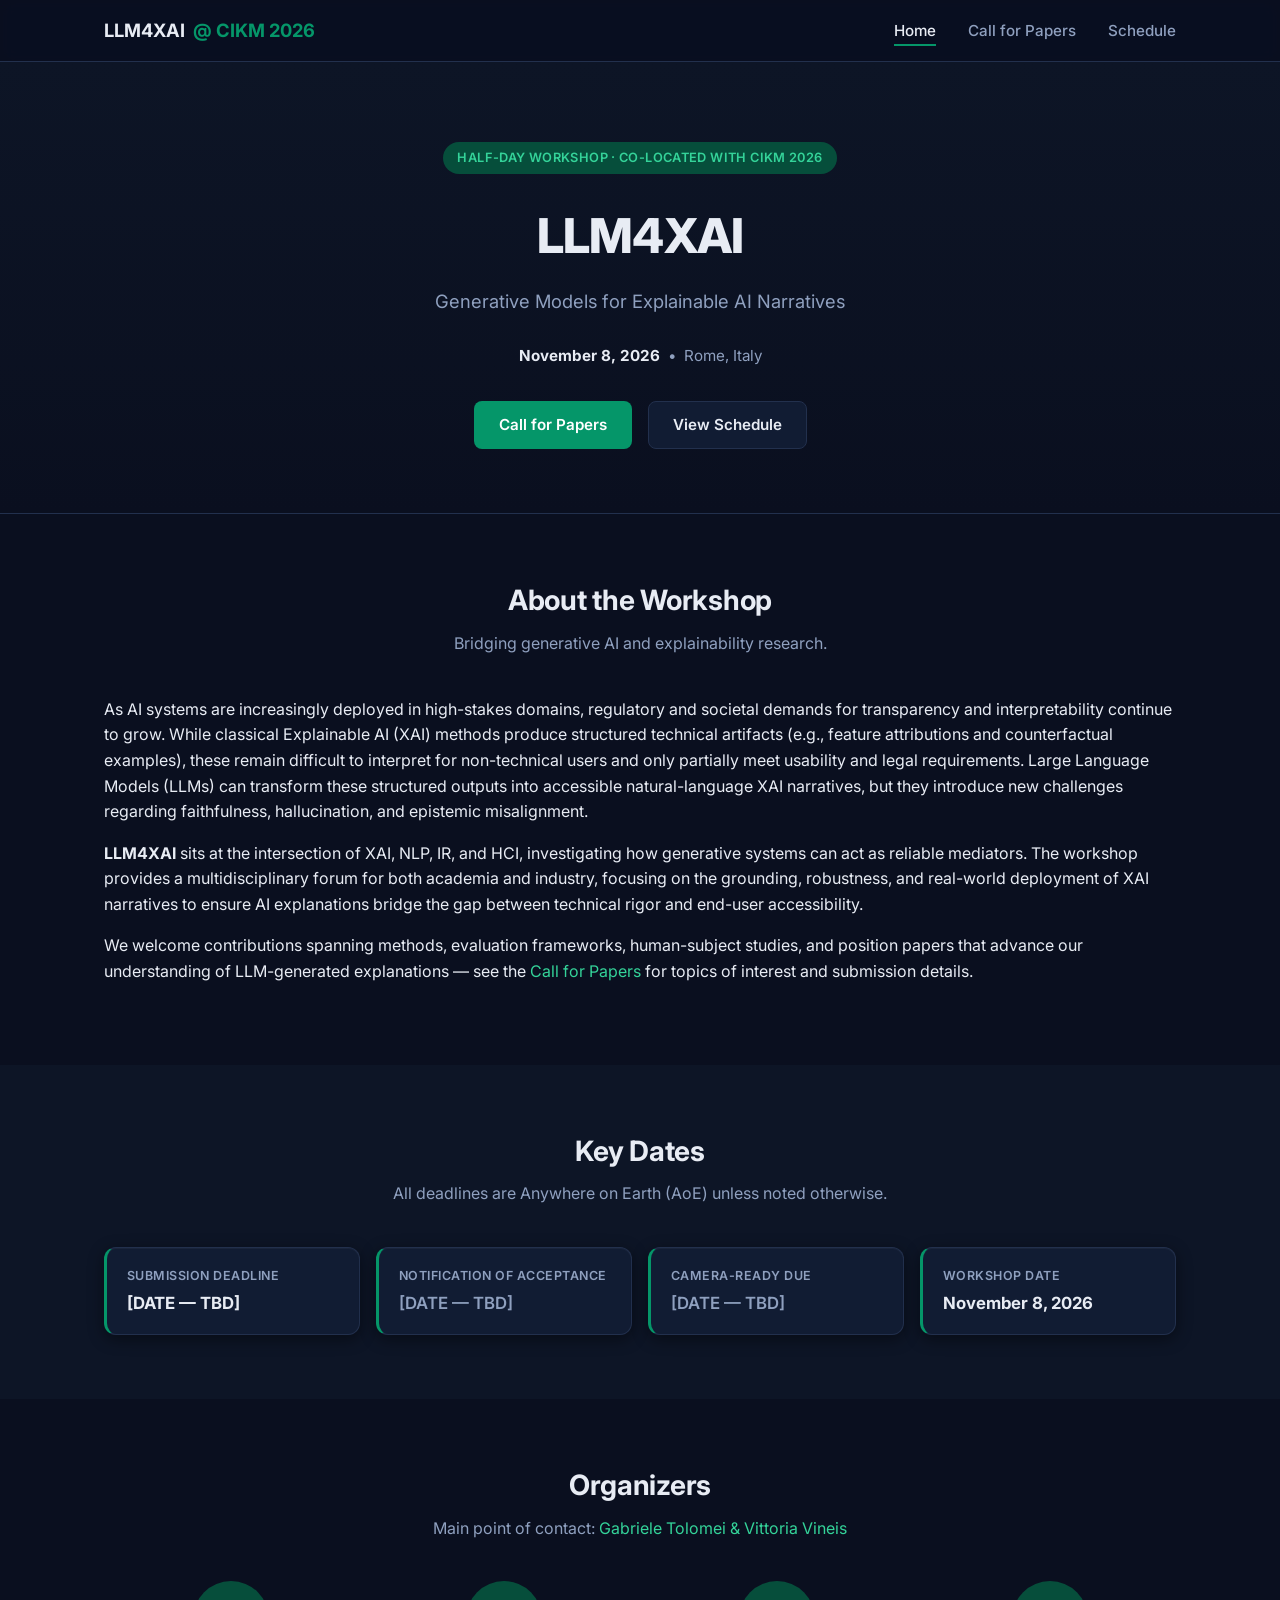
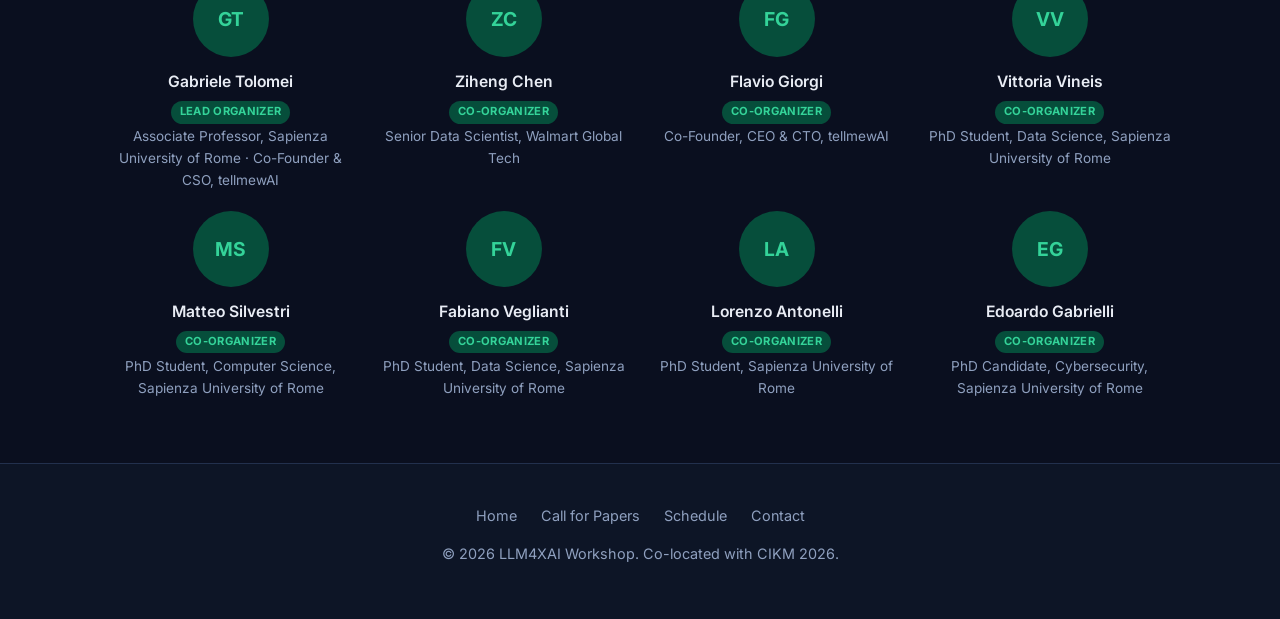
==== index.html @ b07cfeea "Demo version" ====
<!DOCTYPE html>
<html lang="en">
<head>
<meta charset="UTF-8">
<meta name="viewport" content="width=device-width, initial-scale=1.0">
<title>LLM4XAI Workshop @ CIKM 2026</title>
<meta name="description" content="LLM4XAI: Generative Models for Explainable AI Narratives — a workshop co-located with CIKM 2026.">
<link rel="preconnect" href="https://fonts.googleapis.com">
<link rel="preconnect" href="https://fonts.gstatic.com" crossorigin>
<link href="https://fonts.googleapis.com/css2?family=Inter:wght@400;500;600;700;800&display=swap" rel="stylesheet">
<link rel="stylesheet" href="css/style.css">
</head>
<body>

<header class="site-header">
  <nav class="nav">
    <a class="brand" href="index.html">LLM4XAI <span class="accent">@ CIKM 2026</span></a>
    <button class="nav-toggle" aria-label="Toggle navigation">
      <span></span><span></span><span></span>
    </button>
    <ul class="nav-links">
      <li><a href="index.html" aria-current="page">Home</a></li>
      <li><a href="call-for-papers.html">Call for Papers</a></li>
      <li><a href="schedule.html">Schedule</a></li>
    </ul>
  </nav>
</header>

<main>

  <section class="hero">
    <div class="container">
      <span class="eyebrow">Half-Day Workshop &middot; Co-located with CIKM 2026</span>
      <h1>LLM4XAI</h1>
      <p class="subtitle">Generative Models for Explainable AI Narratives</p>
      <p class="meta">
        <strong>November 8, 2026</strong> &nbsp;&bull;&nbsp; Rome, Italy
      </p>
      <div class="cta-row">
        <a class="btn btn-primary" href="call-for-papers.html">Call for Papers</a>
        <a class="btn btn-secondary" href="schedule.html">View Schedule</a>
      </div>
    </div>
  </section>

  <section>
    <div class="container">
      <div class="section-heading">
        <h2>About the Workshop</h2>
        <p>Bridging generative AI and explainability research.</p>
      </div>
      <p>
        As AI systems are increasingly deployed in high-stakes domains, regulatory and societal demands
        for transparency and interpretability continue to grow. While classical Explainable AI (XAI)
        methods produce structured technical artifacts (e.g., feature attributions and counterfactual
        examples), these remain difficult to interpret for non-technical users and only partially meet
        usability and legal requirements. Large Language Models (LLMs) can transform these structured
        outputs into accessible natural-language XAI narratives, but they introduce new challenges
        regarding faithfulness, hallucination, and epistemic misalignment.
      </p>
      <p>
        <strong>LLM4XAI</strong> sits at the intersection of XAI, NLP, IR, and HCI, investigating how
        generative systems can act as reliable mediators. The workshop provides a multidisciplinary
        forum for both academia and industry, focusing on the grounding, robustness, and real-world
        deployment of XAI narratives to ensure AI explanations bridge the gap between technical rigor
        and end-user accessibility.
      </p>
      <p>
        We welcome contributions spanning methods, evaluation frameworks, human-subject studies, and
        position papers that advance our understanding of LLM-generated explanations — see the
        <a href="call-for-papers.html">Call for Papers</a> for topics of interest and submission details.
      </p>
    </div>
  </section>

  <section class="alt">
    <div class="container">
      <div class="section-heading">
        <h2>Key Dates</h2>
        <p>All deadlines are Anywhere on Earth (AoE) unless noted otherwise.</p>
      </div>
      <div class="dates-strip">
        <div class="date-card">
          <div class="label">Submission Deadline</div>
          <div class="value">[DATE — TBD]</div>
        </div>
        <div class="date-card">
          <div class="label">Notification of Acceptance</div>
          <div class="value tbd">[DATE — TBD]</div>
        </div>
        <div class="date-card">
          <div class="label">Camera-Ready Due</div>
          <div class="value tbd">[DATE — TBD]</div>
        </div>
        <div class="date-card">
          <div class="label">Workshop Date</div>
          <div class="value">November 8, 2026</div>
        </div>
      </div>
    </div>
  </section>

  <section>
    <div class="container">
      <div class="section-heading">
        <h2>Organizers</h2>
        <p>Main point of contact: <a href="mailto:tolomei@di.uniroma1.it,vineis@diag.uniroma1.it">Gabriele Tolomei &amp; Vittoria Vineis</a></p>
      </div>
       <div class="people-grid">
      <div class="person">
        <div class="avatar">GT</div>
        <div class="name">Gabriele Tolomei</div>
        <div class="tag">Lead Organizer</div>
        <div class="role">Associate Professor, Sapienza University of Rome &middot; Co-Founder &amp; CSO, tellmewAI</div>
      </div>

      <div class="person">
        <div class="avatar">ZC</div>
        <div class="name">Ziheng Chen</div>
        <div class="tag">Co-Organizer</div>
        <div class="role">Senior Data Scientist, Walmart Global Tech</div>
      </div>

      <div class="person">
        <div class="avatar">FG</div>
        <div class="name">Flavio Giorgi</div>
        <div class="tag">Co-Organizer</div>
        <div class="role">Co-Founder, CEO &amp; CTO, tellmewAI</div>
      </div>

      <div class="person">
        <div class="avatar">VV</div>
        <div class="name">Vittoria Vineis</div>
        <div class="tag">Co-Organizer</div>
        <div class="role">PhD Student, Data Science, Sapienza University of Rome</div>
      </div>

      <div class="person">
        <div class="avatar">MS</div>
        <div class="name">Matteo Silvestri</div>
        <div class="tag">Co-Organizer</div>
        <div class="role">PhD Student, Computer Science, Sapienza University of Rome</div>
      </div>

      <div class="person">
        <div class="avatar">FV</div>
        <div class="name">Fabiano Veglianti</div>
        <div class="tag">Co-Organizer</div>
        <div class="role">PhD Student, Data Science, Sapienza University of Rome</div>
      </div>

      <div class="person">
        <div class="avatar">LA</div>
        <div class="name">Lorenzo Antonelli</div>
        <div class="tag">Co-Organizer</div>
        <div class="role">PhD Student, Sapienza University of Rome</div>
      </div>

      <div class="person">
        <div class="avatar">EG</div>
        <div class="name">Edoardo Gabrielli</div>
        <div class="tag">Co-Organizer</div>
        <div class="role">PhD Candidate, Cybersecurity, Sapienza University of Rome</div>
      </div>
    </div>
  </div>
</section>

</main>

<footer class="site-footer">
  <div class="container">
    <div class="footer-links">
      <a href="index.html">Home</a>
      <a href="call-for-papers.html">Call for Papers</a>
      <a href="schedule.html">Schedule</a>
      <a href="mailto:contact@example.com">Contact</a>
    </div>
    <p>&copy; 2026 LLM4XAI Workshop. Co-located with CIKM 2026.</p>
  </div>
</footer>

<script src="assets/nav.js"></script>
</body>
</html>
---- css/style.css ----
/* ==========================================================================
   LLM4XAI Workshop — shared stylesheet
   Palette inspired by the Hugo Blox "emerald" theme
   ========================================================================== */

:root {
  --primary-100: #064e3b;
  --primary-400: #34d399;
  --primary-500: #10b981;
  --primary-600: #059669;
  --primary-700: #047857;

  --bg:        #0a0f1f;
  --bg-alt:    #0d1526;
  --bg-card:   #111c33;
  --text:      #e8ecf4;
  --text-muted:#8fa0bf;
  --border:    #22304d;

  --radius: 0.75rem;
  --shadow: 0 1px 0 rgba(255,255,255,0.04) inset, 0 4px 16px rgba(0,0,0,0.45);
  --shadow-hover: 0 1px 0 rgba(255,255,255,0.06) inset, 0 10px 28px rgba(0,0,0,0.55), 0 0 0 1px rgba(16,185,129,0.25);
  --max-width: 1120px;
}

* { box-sizing: border-box; }

html { scroll-behavior: smooth; }

body {
  margin: 0;
  font-family: "Inter", -apple-system, BlinkMacSystemFont, "Segoe UI", Roboto, sans-serif;
  color: var(--text);
  background: var(--bg);
  line-height: 1.6;
  -webkit-font-smoothing: antialiased;
}

a { color: var(--primary-400); text-decoration: none; }
a:hover { color: var(--primary-500); }

.container {
  max-width: var(--max-width);
  margin: 0 auto;
  padding: 0 1.5rem;
}

img { max-width: 100%; display: block; }

/* -------------------- Header / Nav -------------------- */

.site-header {
  position: sticky;
  top: 0;
  z-index: 50;
  background: rgba(10,15,31,0.85);
  backdrop-filter: saturate(180%) blur(8px);
  border-bottom: 1px solid var(--border);
}

.nav {
  display: flex;
  align-items: center;
  justify-content: space-between;
  padding: 1rem 1.5rem;
  max-width: var(--max-width);
  margin: 0 auto;
}

.brand {
  display: flex;
  align-items: baseline;
  gap: 0.5rem;
  font-weight: 700;
  font-size: 1.15rem;
  color: var(--text);
}

.brand .accent { color: var(--primary-600); }

.nav-links {
  display: flex;
  gap: 2rem;
  list-style: none;
  margin: 0;
  padding: 0;
}

.nav-links a {
  color: var(--text-muted);
  font-weight: 500;
  font-size: 0.95rem;
  padding-bottom: 0.25rem;
  border-bottom: 2px solid transparent;
  transition: color 0.15s ease, border-color 0.15s ease;
}

.nav-links a:hover,
.nav-links a[aria-current="page"] {
  color: var(--text);
  border-bottom-color: var(--primary-600);
}

.nav-toggle {
  display: none;
  background: none;
  border: none;
  cursor: pointer;
  padding: 0.5rem;
}

.nav-toggle span {
  display: block;
  width: 22px;
  height: 2px;
  background: var(--text);
  margin: 4px 0;
  transition: transform 0.2s ease, opacity 0.2s ease;
}

@media (max-width: 720px) {
  .nav-toggle { display: block; }

  .nav-links {
    position: absolute;
    top: 100%;
    left: 0;
    right: 0;
    background: var(--bg);
    border-bottom: 1px solid var(--border);
    flex-direction: column;
    gap: 0;
    max-height: 0;
    overflow: hidden;
    transition: max-height 0.25s ease;
  }

  .nav-links.open { max-height: 320px; }

  .nav-links li { width: 100%; }

  .nav-links a {
    display: block;
    padding: 1rem 1.5rem;
    border-bottom: 1px solid var(--border);
    border-left: 2px solid transparent;
  }

  .nav-links a[aria-current="page"] {
    border-bottom: 1px solid var(--border);
    border-left-color: var(--primary-600);
  }
}

/* -------------------- Hero -------------------- */

.hero {
  background: linear-gradient(180deg, var(--bg-alt) 0%, var(--bg) 100%);
  border-bottom: 1px solid var(--border);
  padding: 5rem 0 4rem;
  text-align: center;
}

.eyebrow {
  display: inline-block;
  background: var(--primary-100);
  color: var(--primary-400);
  font-size: 0.8rem;
  font-weight: 600;
  letter-spacing: 0.03em;
  text-transform: uppercase;
  padding: 0.35rem 0.9rem;
  border-radius: 999px;
  margin-bottom: 1.5rem;
}

.hero h1 {
  font-size: clamp(2rem, 4vw, 3rem);
  font-weight: 800;
  letter-spacing: -0.02em;
  margin: 0 0 0.75rem;
}

.hero .subtitle {
  font-size: 1.15rem;
  color: var(--text-muted);
  max-width: 640px;
  margin: 0 auto 1.75rem;
}

.hero .meta {
  color: var(--text-muted);
  font-size: 0.95rem;
  margin-bottom: 2rem;
}

.hero .meta strong { color: var(--text); }

.cta-row {
  display: flex;
  gap: 1rem;
  justify-content: center;
  flex-wrap: wrap;
}

/* -------------------- Buttons -------------------- */

.btn {
  display: inline-block;
  font-weight: 600;
  font-size: 0.95rem;
  padding: 0.7rem 1.5rem;
  border-radius: 0.5rem;
  transition: transform 0.1s ease, box-shadow 0.15s ease, background 0.15s ease;
  border: 1px solid transparent;
}

.btn-primary {
  background: var(--primary-600);
  color: #fff;
}

.btn-primary:hover {
  background: var(--primary-700);
  color: #fff;
  box-shadow: var(--shadow-hover);
}

.btn-secondary {
  background: var(--bg-card);
  color: var(--text);
  border-color: var(--border);
}

.btn-secondary:hover {
  border-color: var(--primary-500);
  color: var(--primary-400);
}

/* -------------------- Sections -------------------- */

section { padding: 4rem 0; }

section.alt { background: var(--bg-alt); }

.section-heading {
  text-align: center;
  margin-bottom: 2.5rem;
}

.section-heading h2 {
  font-size: 1.75rem;
  font-weight: 700;
  letter-spacing: -0.01em;
  margin: 0 0 0.5rem;
}

.section-heading p {
  color: var(--text-muted);
  max-width: 620px;
  margin: 0 auto;
}

/* -------------------- Cards -------------------- */

.card-grid {
  display: grid;
  grid-template-columns: repeat(auto-fit, minmax(220px, 1fr));
  gap: 1.25rem;
}

.stack {
  display: flex;
  flex-direction: column;
  gap: 1.5rem;
}

.card {
  background: var(--bg-card);
  border: 1px solid var(--border);
  border-radius: var(--radius);
  padding: 1.5rem;
  box-shadow: var(--shadow);
  transition: box-shadow 0.15s ease, transform 0.15s ease;
}

.card:hover {
  box-shadow: var(--shadow-hover);
  transform: translateY(-2px);
}

.card h3 {
  margin: 0 0 0.5rem;
  font-size: 1.05rem;
}

.card p { margin: 0; color: var(--text-muted); font-size: 0.95rem; }

/* Dates strip */

.dates-strip {
  display: grid;
  grid-template-columns: repeat(auto-fit, minmax(200px, 1fr));
  gap: 1rem;
  margin-top: 1rem;
}

.date-card {
  background: var(--bg-card);
  border: 1px solid var(--border);
  border-left: 3px solid var(--primary-600);
  border-radius: var(--radius);
  padding: 1.1rem 1.25rem;
  box-shadow: var(--shadow);
}

.date-card .label {
  font-size: 0.78rem;
  text-transform: uppercase;
  letter-spacing: 0.04em;
  color: var(--text-muted);
  font-weight: 600;
}

.date-card .value {
  font-size: 1.05rem;
  font-weight: 700;
  margin-top: 0.25rem;
}

.date-card .value.tbd { color: var(--text-muted); font-weight: 600; }

/* -------------------- Tables -------------------- */

.table-wrap {
  overflow-x: auto;
  border: 1px solid var(--border);
  border-radius: var(--radius);
  box-shadow: var(--shadow);
}

table {
  width: 100%;
  border-collapse: collapse;
  min-width: 560px;
  background: var(--bg-card);
}

thead th {
  background: var(--bg-alt);
  text-align: left;
  font-size: 0.8rem;
  text-transform: uppercase;
  letter-spacing: 0.03em;
  color: var(--text-muted);
  padding: 0.9rem 1.1rem;
  border-bottom: 1px solid var(--border);
}

tbody td {
  padding: 0.9rem 1.1rem;
  border-bottom: 1px solid var(--border);
  font-size: 0.95rem;
  vertical-align: top;
}

tbody tr:last-child td { border-bottom: none; }

tbody tr:hover { background: var(--bg-alt); }

.time-cell { white-space: nowrap; font-weight: 600; color: var(--primary-400); width: 140px; }

/* -------------------- Lists -------------------- */

.topic-list {
  list-style: none;
  padding: 0;
  margin: 0;
  display: grid;
  grid-template-columns: repeat(auto-fit, minmax(260px, 1fr));
  gap: 0.6rem 1.5rem;
}

.topic-list li {
  font-size: 0.95rem;
  color: var(--text);
  display: flex;
  gap: 0.65rem;
  align-items: flex-start;
}

.topic-list li::before {
  content: "";
  flex: none;
  width: 8px;
  height: 8px;
  margin-top: 0.5rem;
  border-radius: 50%;
  background: var(--primary-500);
}

/* -------------------- Notice / TBD banner -------------------- */

.notice {
  background: var(--primary-100);
  border: 1px solid var(--primary-700);
  color: var(--primary-400);
  border-radius: var(--radius);
  padding: 1rem 1.25rem;
  font-size: 0.92rem;
  margin-bottom: 2rem;
}

/* -------------------- Organizers -------------------- */

.people-grid {
  display: grid;
  grid-template-columns: repeat(auto-fit, minmax(200px, 1fr));
  gap: 1.25rem;
}

.person {
  text-align: center;
}

.avatar {
  width: 76px;
  height: 76px;
  border-radius: 50%;
  background: var(--primary-100);
  color: var(--primary-400);
  display: flex;
  align-items: center;
  justify-content: center;
  font-weight: 700;
  font-size: 1.2rem;
  margin: 0 auto 0.75rem;
}

.person .name { font-weight: 600; font-size: 0.98rem; }
.person .role { color: var(--text-muted); font-size: 0.85rem; margin-top: 0.15rem; }
.person .bio { color: var(--text-muted); font-size: 0.82rem; margin-top: 0.5rem; line-height: 1.5; }

.tag {
  display: inline-block;
  background: var(--primary-100);
  color: var(--primary-400);
  font-size: 0.7rem;
  font-weight: 700;
  letter-spacing: 0.03em;
  text-transform: uppercase;
  padding: 0.15rem 0.55rem;
  border-radius: 999px;
  margin-top: 0.4rem;
}

/* -------------------- Footer -------------------- */

.site-footer {
  border-top: 1px solid var(--border);
  background: var(--bg-alt);
  padding: 2.5rem 0;
  text-align: center;
  color: var(--text-muted);
  font-size: 0.9rem;
}

.site-footer a { color: var(--text-muted); }
.site-footer a:hover { color: var(--primary-400); }

.footer-links {
  display: flex;
  justify-content: center;
  gap: 1.5rem;
  margin-bottom: 0.75rem;
  flex-wrap: wrap;
}

/* -------------------- Utilities -------------------- */

.text-center { text-align: center; }
.mt-lg { margin-top: 2.5rem; }
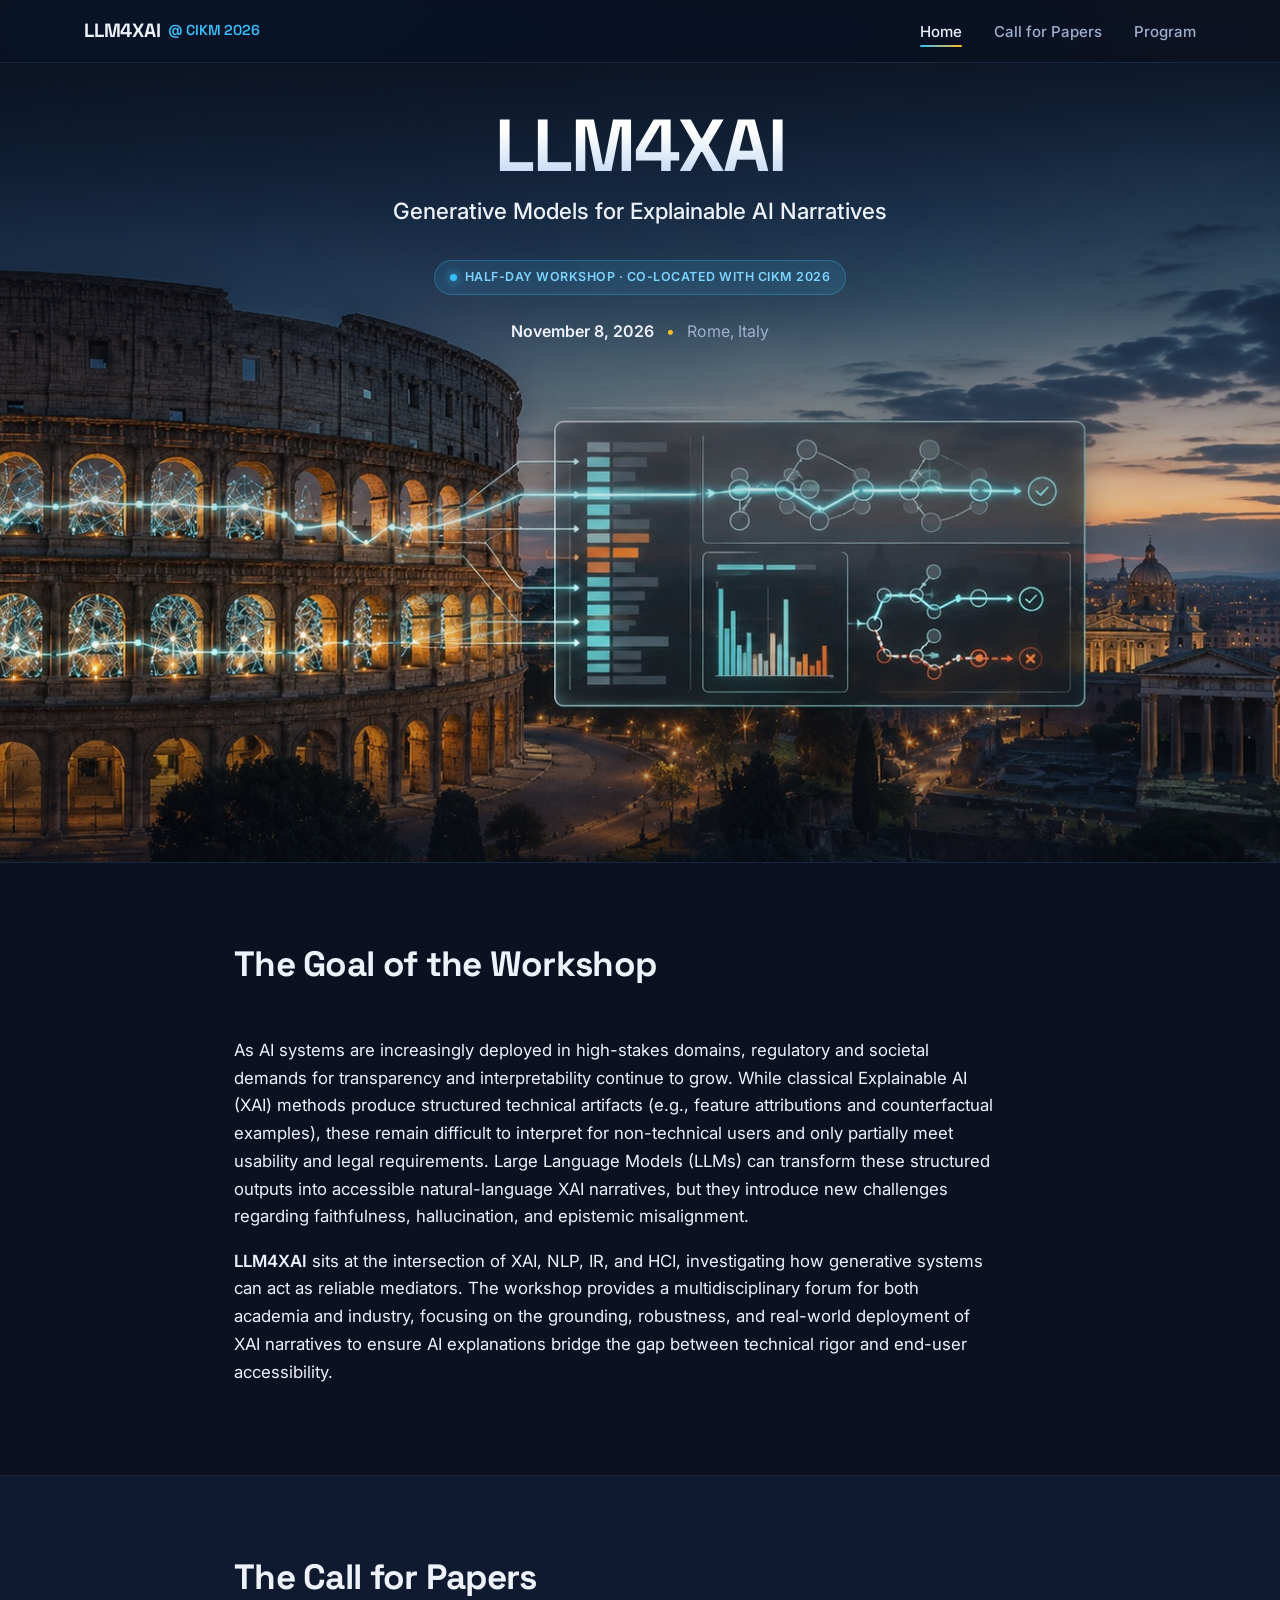
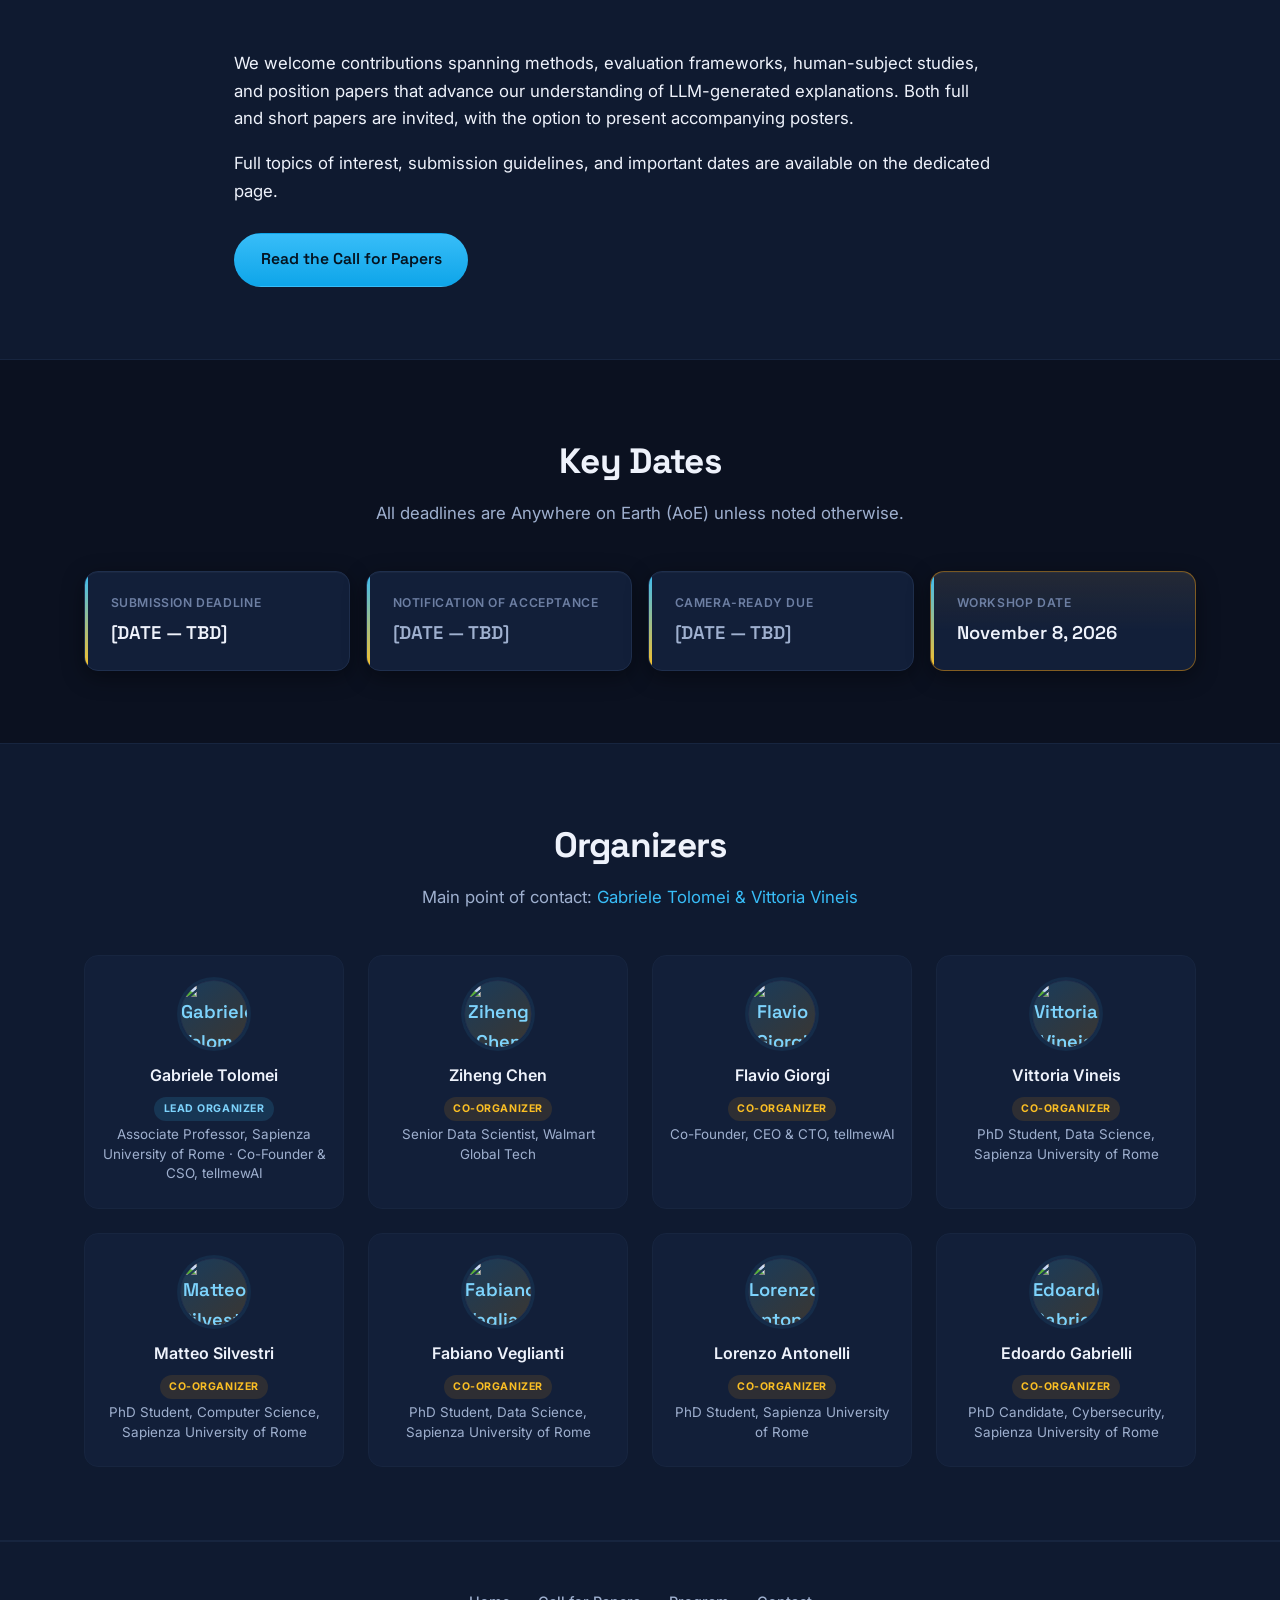
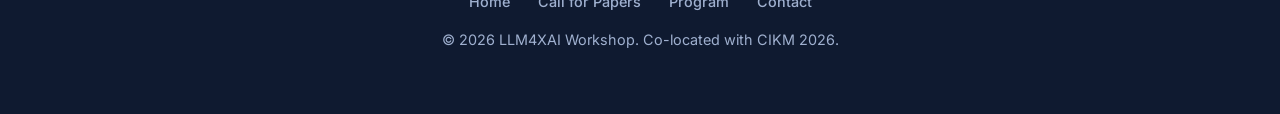
==== commit 923a23d9: "Revamp Call for Papers, home, and program pages - Call for Papers: simple hero, Important Dates firs" ====
--- a/index.html
+++ b/index.html
@@ -3,14 +3,15 @@
 <head>
 <meta charset="UTF-8">
 <meta name="viewport" content="width=device-width, initial-scale=1.0">
-<title>LLM4XAI Workshop @ CIKM 2026</title>
+<title>LLM4XAI</title>
 <meta name="description" content="LLM4XAI: Generative Models for Explainable AI Narratives — a workshop co-located with CIKM 2026.">
+<link rel="icon" href="data:image/svg+xml,<svg xmlns=%22http://www.w3.org/2000/svg%22 viewBox=%220 0 100 100%22><text y=%22.9em%22 font-size=%2290%22>🧠</text></svg>">
 <link rel="preconnect" href="https://fonts.googleapis.com">
 <link rel="preconnect" href="https://fonts.gstatic.com" crossorigin>
-<link href="https://fonts.googleapis.com/css2?family=Inter:wght@400;500;600;700;800&display=swap" rel="stylesheet">
+<link href="https://fonts.googleapis.com/css2?family=Inter:wght@400;500;600;700&family=Space+Grotesk:wght@500;600;700&display=swap" rel="stylesheet">
 <link rel="stylesheet" href="css/style.css">
 </head>
-<body>
+<body class="home">
 
 <header class="site-header">
   <nav class="nav">
@@ -21,34 +22,33 @@
     <ul class="nav-links">
       <li><a href="index.html" aria-current="page">Home</a></li>
       <li><a href="call-for-papers.html">Call for Papers</a></li>
-      <li><a href="schedule.html">Schedule</a></li>
+      <li><a href="schedule.html">Program</a></li>
     </ul>
   </nav>
 </header>
 
 <main>
 
-  <section class="hero">
+  <section class="hero hero-home">
+    <div class="hero-media" role="img" aria-label="The Colosseum at dusk in Rome, overlaid with glowing AI data-flow networks and analytics dashboards"></div>
     <div class="container">
-      <span class="eyebrow">Half-Day Workshop &middot; Co-located with CIKM 2026</span>
-      <h1>LLM4XAI</h1>
-      <p class="subtitle">Generative Models for Explainable AI Narratives</p>
-      <p class="meta">
-        <strong>November 8, 2026</strong> &nbsp;&bull;&nbsp; Rome, Italy
-      </p>
-      <div class="cta-row">
-        <a class="btn btn-primary" href="call-for-papers.html">Call for Papers</a>
-        <a class="btn btn-secondary" href="schedule.html">View Schedule</a>
+      <div class="hero-content">
+        <h1>LLM4XAI</h1>
+        <p class="subtitle">Generative Models for Explainable AI Narratives</p>
+        <span class="eyebrow">Half-Day Workshop &middot; Co-located with CIKM 2026</span>
+        <p class="meta">
+          <strong>November 8, 2026</strong> <span class="dot">&bull;</span> Rome, Italy
+        </p>
       </div>
     </div>
   </section>
 
   <section>
-    <div class="container">
+    <div class="container container-narrow">
       <div class="section-heading">
-        <h2>About the Workshop</h2>
-        <p>Bridging generative AI and explainability research.</p>
-      </div>
+        <h2>The Goal of the Workshop</h2>
+      </div>
+      <div class="prose">
       <p>
         As AI systems are increasingly deployed in high-stakes domains, regulatory and societal demands
         for transparency and interpretability continue to grow. While classical Explainable AI (XAI)
@@ -65,17 +65,35 @@
         deployment of XAI narratives to ensure AI explanations bridge the gap between technical rigor
         and end-user accessibility.
       </p>
+      </div>
+    </div>
+  </section>
+
+  <section class="alt">
+    <div class="container container-narrow">
+      <div class="section-heading">
+        <h2>The Call for Papers</h2>
+      </div>
+      <div class="prose">
       <p>
         We welcome contributions spanning methods, evaluation frameworks, human-subject studies, and
-        position papers that advance our understanding of LLM-generated explanations — see the
-        <a href="call-for-papers.html">Call for Papers</a> for topics of interest and submission details.
-      </p>
-    </div>
-  </section>
-
-  <section class="alt">
+        position papers that advance our understanding of LLM-generated explanations. Both full and
+        short papers are invited, with the option to present accompanying posters.
+      </p>
+      <p>
+        Full topics of interest, submission guidelines, and important dates are available on the
+        dedicated page.
+      </p>
+      <div class="cta-row">
+        <a class="btn btn-primary" href="call-for-papers.html">Read the Call for Papers</a>
+      </div>
+      </div>
+    </div>
+  </section>
+
+  <section>
     <div class="container">
-      <div class="section-heading">
+      <div class="section-heading center">
         <h2>Key Dates</h2>
         <p>All deadlines are Anywhere on Earth (AoE) unless noted otherwise.</p>
       </div>
@@ -92,7 +110,7 @@
           <div class="label">Camera-Ready Due</div>
           <div class="value tbd">[DATE — TBD]</div>
         </div>
-        <div class="date-card">
+        <div class="date-card highlight">
           <div class="label">Workshop Date</div>
           <div class="value">November 8, 2026</div>
         </div>
@@ -100,65 +118,65 @@
     </div>
   </section>
 
-  <section>
+  <section class="alt">
     <div class="container">
-      <div class="section-heading">
+      <div class="section-heading center">
         <h2>Organizers</h2>
         <p>Main point of contact: <a href="mailto:tolomei@di.uniroma1.it,vineis@diag.uniroma1.it">Gabriele Tolomei &amp; Vittoria Vineis</a></p>
       </div>
        <div class="people-grid">
       <div class="person">
-        <div class="avatar">GT</div>
-        <div class="name">Gabriele Tolomei</div>
-        <div class="tag">Lead Organizer</div>
+        <img class="avatar" src="https://hercolelab.netlify.app/author/gabriele-tolomei/avatar_hu14480012443265253551.png" alt="Gabriele Tolomei" loading="lazy">
+        <div class="name"><a href="https://gabrieletolomei.netlify.app/" target="_blank" rel="noopener">Gabriele Tolomei</a></div>
+        <div class="tag lead">Lead Organizer</div>
         <div class="role">Associate Professor, Sapienza University of Rome &middot; Co-Founder &amp; CSO, tellmewAI</div>
       </div>
 
       <div class="person">
-        <div class="avatar">ZC</div>
+        <img class="avatar" src="https://hercolelab.netlify.app/author/ziheng-chen/avatar_hu8410988989486940577.png" alt="Ziheng Chen" loading="lazy">
         <div class="name">Ziheng Chen</div>
         <div class="tag">Co-Organizer</div>
         <div class="role">Senior Data Scientist, Walmart Global Tech</div>
       </div>
 
       <div class="person">
-        <div class="avatar">FG</div>
-        <div class="name">Flavio Giorgi</div>
+        <img class="avatar" src="https://hercolelab.netlify.app/author/flavio-giorgi/avatar_hu7876034890151478189.png" alt="Flavio Giorgi" loading="lazy">
+        <div class="name"><a href="https://www.flaviogiorgi.com/about-me" target="_blank" rel="noopener">Flavio Giorgi</a></div>
         <div class="tag">Co-Organizer</div>
         <div class="role">Co-Founder, CEO &amp; CTO, tellmewAI</div>
       </div>
 
       <div class="person">
-        <div class="avatar">VV</div>
+        <img class="avatar" src="https://hercolelab.netlify.app/author/vittoria-vineis/avatar_hu18091015139737520613.png" alt="Vittoria Vineis" loading="lazy">
         <div class="name">Vittoria Vineis</div>
         <div class="tag">Co-Organizer</div>
         <div class="role">PhD Student, Data Science, Sapienza University of Rome</div>
       </div>
 
       <div class="person">
-        <div class="avatar">MS</div>
-        <div class="name">Matteo Silvestri</div>
+        <img class="avatar" src="https://hercolelab.netlify.app/author/matteo-silvestri/avatar_hu7904124602390129983.png" alt="Matteo Silvestri" loading="lazy">
+        <div class="name"><a href="https://msilver22.github.io/" target="_blank" rel="noopener">Matteo Silvestri</a></div>
         <div class="tag">Co-Organizer</div>
         <div class="role">PhD Student, Computer Science, Sapienza University of Rome</div>
       </div>
 
       <div class="person">
-        <div class="avatar">FV</div>
+        <img class="avatar" src="https://hercolelab.netlify.app/author/fabiano-veglianti/avatar_hu16442649218355948268.png" alt="Fabiano Veglianti" loading="lazy">
         <div class="name">Fabiano Veglianti</div>
         <div class="tag">Co-Organizer</div>
         <div class="role">PhD Student, Data Science, Sapienza University of Rome</div>
       </div>
 
       <div class="person">
-        <div class="avatar">LA</div>
+        <img class="avatar" src="https://hercolelab.netlify.app/author/lorenzo-antonelli/avatar_hu9662202269872085326.png" alt="Lorenzo Antonelli" loading="lazy">
         <div class="name">Lorenzo Antonelli</div>
         <div class="tag">Co-Organizer</div>
         <div class="role">PhD Student, Sapienza University of Rome</div>
       </div>
 
       <div class="person">
-        <div class="avatar">EG</div>
-        <div class="name">Edoardo Gabrielli</div>
+        <img class="avatar" src="https://hercolelab.netlify.app/author/edoardo-gabrielli/avatar_hu8935221800773861300.jpeg" alt="Edoardo Gabrielli" loading="lazy">
+        <div class="name"><a href="https://edogab33.github.io/academic-website/" target="_blank" rel="noopener">Edoardo Gabrielli</a></div>
         <div class="tag">Co-Organizer</div>
         <div class="role">PhD Candidate, Cybersecurity, Sapienza University of Rome</div>
       </div>
@@ -173,7 +191,7 @@
     <div class="footer-links">
       <a href="index.html">Home</a>
       <a href="call-for-papers.html">Call for Papers</a>
-      <a href="schedule.html">Schedule</a>
+      <a href="schedule.html">Program</a>
       <a href="mailto:contact@example.com">Contact</a>
     </div>
     <p>&copy; 2026 LLM4XAI Workshop. Co-located with CIKM 2026.</p>
@@ -181,5 +199,6 @@
 </footer>
 
 <script src="assets/nav.js"></script>
+<script src="assets/reveal.js"></script>
 </body>
 </html>
--- a/css/style.css
+++ b/css/style.css
@@ -1,26 +1,43 @@
 /* ==========================================================================
    LLM4XAI Workshop — shared stylesheet
-   Palette inspired by the Hugo Blox "emerald" theme
+   Palette drawn from the hero image: deep-navy sky, cyan data lines,
+   warm amber Colosseum glow.
    ========================================================================== */
 
 :root {
-  --primary-100: #064e3b;
-  --primary-400: #34d399;
-  --primary-500: #10b981;
-  --primary-600: #059669;
-  --primary-700: #047857;
-
-  --bg:        #0a0f1f;
-  --bg-alt:    #0d1526;
-  --bg-card:   #111c33;
-  --text:      #e8ecf4;
-  --text-muted:#8fa0bf;
-  --border:    #22304d;
-
-  --radius: 0.75rem;
-  --shadow: 0 1px 0 rgba(255,255,255,0.04) inset, 0 4px 16px rgba(0,0,0,0.45);
-  --shadow-hover: 0 1px 0 rgba(255,255,255,0.06) inset, 0 10px 28px rgba(0,0,0,0.55), 0 0 0 1px rgba(16,185,129,0.25);
-  --max-width: 1120px;
+  /* Primary — cyan (AI / data) */
+  --cyan-300: #7dd3fc;
+  --cyan-400: #38bdf8;
+  --cyan-500: #0ea5e9;
+  --cyan-600: #0284c7;
+
+  /* Secondary — amber (Rome / heritage / the human side) */
+  --amber-300: #fcd34d;
+  --amber-400: #fbbf24;
+  --amber-500: #f59e0b;
+
+  /* Surfaces — deep navy, not black */
+  --bg:        #0b1120;
+  --bg-alt:    #0f1a30;
+  --bg-card:   #121f39;
+  --bg-elev:   #16264596;
+
+  --text:      #eef2fb;
+  --text-muted:#9fb0cf;
+  --text-dim:  #6d7fa3;
+  --border:    #1f2f4d;
+  --border-soft: #17253f;
+
+  --radius:    14px;
+  --radius-sm: 10px;
+  --radius-lg: 20px;
+
+  --shadow:       0 1px 0 rgba(255,255,255,0.03) inset, 0 6px 22px rgba(0,0,0,0.4);
+  --shadow-hover: 0 1px 0 rgba(255,255,255,0.05) inset, 0 14px 38px rgba(0,0,0,0.55), 0 0 0 1px rgba(56,189,248,0.28);
+  --glow-cyan:  0 0 0 1px rgba(56,189,248,0.35), 0 8px 30px rgba(56,189,248,0.18);
+
+  --max-width: 1160px;
+  --ease: cubic-bezier(0.22, 1, 0.36, 1);
 }
 
 * { box-sizing: border-box; }
@@ -32,12 +49,29 @@
   font-family: "Inter", -apple-system, BlinkMacSystemFont, "Segoe UI", Roboto, sans-serif;
   color: var(--text);
   background: var(--bg);
-  line-height: 1.6;
+  line-height: 1.65;
   -webkit-font-smoothing: antialiased;
-}
-
-a { color: var(--primary-400); text-decoration: none; }
-a:hover { color: var(--primary-500); }
+  text-rendering: optimizeLegibility;
+}
+
+/* Subtle ambient glow behind the page content */
+body::before {
+  content: "";
+  position: fixed;
+  inset: 0;
+  z-index: -1;
+  background:
+    radial-gradient(60rem 40rem at 15% -10%, rgba(56,189,248,0.08), transparent 60%),
+    radial-gradient(50rem 35rem at 100% 0%, rgba(245,158,11,0.06), transparent 55%);
+  pointer-events: none;
+}
+
+a { color: var(--cyan-400); text-decoration: none; transition: color 0.15s ease; }
+a:hover { color: var(--cyan-300); }
+
+h1, h2, h3, .brand {
+  font-family: "Space Grotesk", "Inter", sans-serif;
+}
 
 .container {
   max-width: var(--max-width);
@@ -45,7 +79,12 @@
   padding: 0 1.5rem;
 }
 
+.container-narrow { max-width: 860px; }
+
 img { max-width: 100%; display: block; }
+
+.accent-cyan { color: var(--cyan-400); }
+.accent-amber { color: var(--amber-400); }
 
 /* -------------------- Header / Nav -------------------- */
 
@@ -53,30 +92,36 @@
   position: sticky;
   top: 0;
   z-index: 50;
-  background: rgba(10,15,31,0.85);
-  backdrop-filter: saturate(180%) blur(8px);
-  border-bottom: 1px solid var(--border);
+  background: rgba(11,17,32,0.72);
+  backdrop-filter: saturate(180%) blur(12px);
+  -webkit-backdrop-filter: saturate(180%) blur(12px);
+  border-bottom: 1px solid var(--border-soft);
 }
 
 .nav {
   display: flex;
   align-items: center;
   justify-content: space-between;
-  padding: 1rem 1.5rem;
+  padding: 0.95rem 1.5rem;
   max-width: var(--max-width);
   margin: 0 auto;
 }
 
 .brand {
   display: flex;
-  align-items: baseline;
-  gap: 0.5rem;
+  align-items: center;
+  gap: 0.45rem;
   font-weight: 700;
-  font-size: 1.15rem;
+  font-size: 1.2rem;
+  letter-spacing: -0.01em;
   color: var(--text);
 }
 
-.brand .accent { color: var(--primary-600); }
+.brand .accent {
+  font-weight: 600;
+  font-size: 0.9rem;
+  color: var(--cyan-400);
+}
 
 .nav-links {
   display: flex;
@@ -87,19 +132,31 @@
 }
 
 .nav-links a {
+  position: relative;
   color: var(--text-muted);
   font-weight: 500;
-  font-size: 0.95rem;
-  padding-bottom: 0.25rem;
-  border-bottom: 2px solid transparent;
-  transition: color 0.15s ease, border-color 0.15s ease;
+  font-size: 0.94rem;
+  padding: 0.3rem 0;
+  transition: color 0.15s ease;
+}
+
+.nav-links a::after {
+  content: "";
+  position: absolute;
+  left: 0; right: 0; bottom: -2px;
+  height: 2px;
+  border-radius: 2px;
+  background: linear-gradient(90deg, var(--cyan-400), var(--amber-400));
+  transform: scaleX(0);
+  transform-origin: left;
+  transition: transform 0.22s var(--ease);
 }
 
 .nav-links a:hover,
-.nav-links a[aria-current="page"] {
-  color: var(--text);
-  border-bottom-color: var(--primary-600);
-}
+.nav-links a[aria-current="page"] { color: var(--text); }
+
+.nav-links a:hover::after,
+.nav-links a[aria-current="page"]::after { transform: scaleX(1); }
 
 .nav-toggle {
   display: none;
@@ -118,7 +175,7 @@
   transition: transform 0.2s ease, opacity 0.2s ease;
 }
 
-@media (max-width: 720px) {
+@media (max-width: 760px) {
   .nav-toggle { display: block; }
 
   .nav-links {
@@ -126,13 +183,14 @@
     top: 100%;
     left: 0;
     right: 0;
-    background: var(--bg);
+    background: rgba(11,17,32,0.97);
+    backdrop-filter: blur(12px);
     border-bottom: 1px solid var(--border);
     flex-direction: column;
     gap: 0;
     max-height: 0;
     overflow: hidden;
-    transition: max-height 0.25s ease;
+    transition: max-height 0.28s var(--ease);
   }
 
   .nav-links.open { max-height: 320px; }
@@ -142,130 +200,277 @@
   .nav-links a {
     display: block;
     padding: 1rem 1.5rem;
-    border-bottom: 1px solid var(--border);
+    border-bottom: 1px solid var(--border-soft);
     border-left: 2px solid transparent;
   }
 
-  .nav-links a[aria-current="page"] {
-    border-bottom: 1px solid var(--border);
-    border-left-color: var(--primary-600);
-  }
-}
-
-/* -------------------- Hero -------------------- */
+  .nav-links a::after { display: none; }
+
+  .nav-links a[aria-current="page"] { border-left-color: var(--cyan-400); }
+}
+
+/* -------------------- Hero (image background) -------------------- */
 
 .hero {
-  background: linear-gradient(180deg, var(--bg-alt) 0%, var(--bg) 100%);
-  border-bottom: 1px solid var(--border);
-  padding: 5rem 0 4rem;
+  position: relative;
+  overflow: hidden;
+  border-bottom: 1px solid var(--border-soft);
+  background: var(--bg-alt);
+}
+
+.hero-media {
+  position: absolute;
+  inset: 0;
+  background-image: url("../assets/img/hero-rome.jpg");
+  background-size: cover;
+  background-position: center right;
+  z-index: 0;
+}
+
+/* Scrim: dark on the left (where text sits) fading toward the dashboard on the right */
+.hero-media::after {
+  content: "";
+  position: absolute;
+  inset: 0;
+  background:
+    linear-gradient(90deg, rgba(11,17,32,0.94) 0%, rgba(11,17,32,0.78) 34%, rgba(11,17,32,0.32) 62%, rgba(11,17,32,0.12) 100%),
+    linear-gradient(0deg, rgba(11,17,32,0.85) 0%, rgba(11,17,32,0) 45%);
+}
+
+.hero .container {
+  position: relative;
+  z-index: 1;
+}
+
+.hero-home {
+  min-height: min(90vh, 800px);
+  display: flex;
+  flex-direction: column;
+  align-items: center;
+  justify-content: flex-start;
   text-align: center;
-}
+  padding: 5vh 0 4rem;
+}
+
+.hero-home > .container { width: 100%; }
+.hero.hero-home .hero-content { max-width: 820px; margin: 0 auto; }
+.hero.hero-home .subtitle { max-width: none; margin: 0 auto 1.9rem; text-align: center; }
+.hero.hero-home .eyebrow { margin: 0 auto 1.4rem; }
+.hero.hero-home .meta { display: flex; justify-content: center; margin: 0; }
+.hero.hero-home .cta-row { justify-content: center; }
+
+/* Top-weighted scrim: darkens the sky where the text sits, clears toward
+   the Colosseum + dashboard below so the image reads through. */
+.hero-home .hero-media::after {
+  background:
+    linear-gradient(180deg, rgba(9,14,26,0.88) 0%, rgba(9,14,26,0.55) 30%, rgba(9,14,26,0.12) 52%, rgba(9,14,26,0) 68%),
+    linear-gradient(0deg, rgba(9,14,26,0.55) 0%, rgba(9,14,26,0) 26%);
+}
+
+.hero-content { max-width: 640px; }
 
 .eyebrow {
-  display: inline-block;
-  background: var(--primary-100);
-  color: var(--primary-400);
+  display: inline-flex;
+  align-items: center;
+  gap: 0.5rem;
+  background: rgba(56,189,248,0.12);
+  border: 1px solid rgba(56,189,248,0.3);
+  color: var(--cyan-300);
+  font-size: 0.78rem;
+  font-weight: 600;
+  letter-spacing: 0.04em;
+  text-transform: uppercase;
+  padding: 0.4rem 0.95rem;
+  border-radius: 999px;
+  margin-bottom: 1.6rem;
+}
+
+.eyebrow::before {
+  content: "";
+  width: 7px; height: 7px;
+  border-radius: 50%;
+  background: var(--cyan-400);
+  box-shadow: 0 0 10px var(--cyan-400);
+}
+
+.hero h1 {
+  font-size: clamp(2.6rem, 6vw, 4.6rem);
+  font-weight: 700;
+  letter-spacing: -0.03em;
+  line-height: 1.02;
+  margin: 0 0 0.6rem;
+  background: linear-gradient(180deg, #ffffff 30%, #bcd4f2 100%);
+  -webkit-background-clip: text;
+  background-clip: text;
+  color: transparent;
+}
+
+.hero .subtitle {
+  font-size: clamp(1.1rem, 2vw, 1.4rem);
+  font-weight: 500;
+  color: var(--text);
+  max-width: 560px;
+  margin: 0 0 1.6rem;
+}
+
+.hero .subtitle .accent-amber { color: var(--amber-400); }
+
+.hero .meta {
+  display: inline-flex;
+  align-items: center;
+  gap: 0.75rem;
+  color: var(--text-muted);
+  font-size: 1rem;
+  margin: 0 0 2.2rem;
+}
+
+.hero .meta strong { color: var(--text); font-weight: 600; }
+.hero .meta .dot { color: var(--amber-400); }
+
+.cta-row {
+  display: flex;
+  gap: 1rem;
+  flex-wrap: wrap;
+}
+
+/* Text-only hero for the home page (image shown separately below) */
+.hero-text {
+  text-align: center;
+  padding: 5.5rem 0 3.75rem;
+}
+
+.hero-text .hero-content {
+  max-width: 760px;
+  margin: 0 auto;
+}
+
+.hero-text .meta { margin-bottom: 2.4rem; }
+.hero-text .cta-row { justify-content: center; }
+.hero-text .subtitle { margin-left: auto; margin-right: auto; }
+
+/* Full-bleed image showcase band */
+.showcase {
+  padding: 0;
+  position: relative;
+  border-top: 1px solid var(--border-soft);
+  border-bottom: 1px solid var(--border-soft);
+  background: #050912;
+  line-height: 0;
+}
+
+.showcase img {
+  width: 100%;
+  height: auto;
+  display: block;
+}
+
+/* Compact hero for interior pages */
+.hero-page {
+  padding: 4rem 0 3.25rem;
+  text-align: left;
+}
+
+.hero-page h1 {
+  font-size: clamp(2rem, 4vw, 3rem);
+}
+
+.hero-page .subtitle { margin-bottom: 0; }
+
+/* -------------------- Buttons -------------------- */
+
+.btn {
+  display: inline-flex;
+  align-items: center;
+  gap: 0.5rem;
+  font-family: "Space Grotesk", "Inter", sans-serif;
+  font-weight: 600;
+  font-size: 0.98rem;
+  padding: 0.8rem 1.6rem;
+  border-radius: 999px;
+  transition: transform 0.12s ease, box-shadow 0.18s ease, background 0.18s ease, border-color 0.18s ease;
+  border: 1px solid transparent;
+  cursor: pointer;
+}
+
+.btn:active { transform: translateY(1px); }
+
+.btn-primary {
+  background: linear-gradient(180deg, var(--cyan-400), var(--cyan-500));
+  color: #04121f;
+}
+
+.btn-primary:hover {
+  color: #04121f;
+  box-shadow: var(--glow-cyan);
+  transform: translateY(-2px);
+}
+
+.btn-secondary {
+  background: rgba(255,255,255,0.04);
+  color: var(--text);
+  border-color: var(--border);
+  backdrop-filter: blur(4px);
+}
+
+.btn-secondary:hover {
+  border-color: var(--cyan-400);
+  color: var(--cyan-300);
+  transform: translateY(-2px);
+}
+
+/* -------------------- Sections -------------------- */
+
+section { padding: 4.5rem 0; }
+
+section.alt {
+  background: var(--bg-alt);
+  border-top: 1px solid var(--border-soft);
+  border-bottom: 1px solid var(--border-soft);
+}
+
+.section-heading {
+  margin-bottom: 2.75rem;
+  max-width: 720px;
+}
+
+.section-heading.center { margin-left: auto; margin-right: auto; text-align: center; }
+
+.section-heading .kicker {
+  display: block;
   font-size: 0.8rem;
   font-weight: 600;
-  letter-spacing: 0.03em;
+  letter-spacing: 0.08em;
   text-transform: uppercase;
-  padding: 0.35rem 0.9rem;
-  border-radius: 999px;
-  margin-bottom: 1.5rem;
-}
-
-.hero h1 {
-  font-size: clamp(2rem, 4vw, 3rem);
-  font-weight: 800;
+  color: var(--amber-400);
+  margin-bottom: 0.6rem;
+}
+
+.section-heading h2 {
+  font-size: clamp(1.7rem, 3vw, 2.2rem);
+  font-weight: 700;
   letter-spacing: -0.02em;
-  margin: 0 0 0.75rem;
-}
-
-.hero .subtitle {
-  font-size: 1.15rem;
-  color: var(--text-muted);
-  max-width: 640px;
-  margin: 0 auto 1.75rem;
-}
-
-.hero .meta {
-  color: var(--text-muted);
-  font-size: 0.95rem;
-  margin-bottom: 2rem;
-}
-
-.hero .meta strong { color: var(--text); }
-
-.cta-row {
-  display: flex;
-  gap: 1rem;
-  justify-content: center;
-  flex-wrap: wrap;
-}
-
-/* -------------------- Buttons -------------------- */
-
-.btn {
-  display: inline-block;
-  font-weight: 600;
-  font-size: 0.95rem;
-  padding: 0.7rem 1.5rem;
-  border-radius: 0.5rem;
-  transition: transform 0.1s ease, box-shadow 0.15s ease, background 0.15s ease;
-  border: 1px solid transparent;
-}
-
-.btn-primary {
-  background: var(--primary-600);
-  color: #fff;
-}
-
-.btn-primary:hover {
-  background: var(--primary-700);
-  color: #fff;
-  box-shadow: var(--shadow-hover);
-}
-
-.btn-secondary {
-  background: var(--bg-card);
-  color: var(--text);
-  border-color: var(--border);
-}
-
-.btn-secondary:hover {
-  border-color: var(--primary-500);
-  color: var(--primary-400);
-}
-
-/* -------------------- Sections -------------------- */
-
-section { padding: 4rem 0; }
-
-section.alt { background: var(--bg-alt); }
-
-.section-heading {
-  text-align: center;
-  margin-bottom: 2.5rem;
-}
-
-.section-heading h2 {
-  font-size: 1.75rem;
-  font-weight: 700;
-  letter-spacing: -0.01em;
-  margin: 0 0 0.5rem;
+  margin: 0 0 0.6rem;
 }
 
 .section-heading p {
   color: var(--text-muted);
-  max-width: 620px;
-  margin: 0 auto;
-}
+  font-size: 1.05rem;
+  margin: 0;
+}
+
+.prose p {
+  max-width: 760px;
+  color: var(--text);
+  font-size: 1.05rem;
+}
+.prose p strong { color: var(--text); font-weight: 600; }
+.prose .cta-row { margin-top: 1.75rem; }
 
 /* -------------------- Cards -------------------- */
 
 .card-grid {
   display: grid;
-  grid-template-columns: repeat(auto-fit, minmax(220px, 1fr));
+  grid-template-columns: repeat(auto-fit, minmax(240px, 1fr));
   gap: 1.25rem;
 }
 
@@ -276,59 +481,236 @@
 }
 
 .card {
+  position: relative;
   background: var(--bg-card);
   border: 1px solid var(--border);
   border-radius: var(--radius);
-  padding: 1.5rem;
+  padding: 1.6rem;
   box-shadow: var(--shadow);
-  transition: box-shadow 0.15s ease, transform 0.15s ease;
+  transition: box-shadow 0.2s ease, transform 0.2s ease, border-color 0.2s ease;
 }
 
 .card:hover {
   box-shadow: var(--shadow-hover);
-  transform: translateY(-2px);
+  transform: translateY(-3px);
+  border-color: rgba(56,189,248,0.4);
 }
 
 .card h3 {
-  margin: 0 0 0.5rem;
-  font-size: 1.05rem;
-}
-
-.card p { margin: 0; color: var(--text-muted); font-size: 0.95rem; }
-
-/* Dates strip */
-
-.dates-strip {
+  margin: 0 0 0.65rem;
+  font-size: 1.1rem;
+  font-weight: 600;
+  letter-spacing: -0.01em;
+}
+
+.card p { margin: 0; color: var(--text-muted); font-size: 0.97rem; }
+.card p + p { margin-top: 0.75rem; }
+
+/* -------------------- Important Dates + flip clock -------------------- */
+
+.dates-layout {
   display: grid;
-  grid-template-columns: repeat(auto-fit, minmax(200px, 1fr));
-  gap: 1rem;
-  margin-top: 1rem;
-}
-
-.date-card {
-  background: var(--bg-card);
+  grid-template-columns: 1fr auto;
+  gap: 3.5rem;
+  align-items: center;
+}
+
+.date-lines {
+  list-style: none;
+  margin: 0;
+  padding: 0;
+}
+
+.date-lines li {
+  display: flex;
+  justify-content: space-between;
+  align-items: baseline;
+  gap: 1.5rem;
+  padding: 1rem 0;
+  border-bottom: 1px solid var(--border-soft);
+}
+
+.date-lines li:first-child { padding-top: 0; }
+.date-lines li:last-child { border-bottom: none; padding-bottom: 0; }
+
+.date-name { color: var(--text); font-weight: 500; font-size: 1.02rem; }
+
+.date-val {
+  font-family: "Space Grotesk", "Inter", sans-serif;
+  font-weight: 600;
+  font-size: 1.02rem;
+  color: var(--cyan-400);
+  white-space: nowrap;
+}
+
+.date-val.tbd {
+  color: var(--text-dim);
+  font-weight: 500;
+  letter-spacing: 0.04em;
+}
+
+.date-lines li.is-fixed .date-val { color: var(--amber-400); }
+
+.dates-clock { display: flex; justify-content: center; }
+
+@media (max-width: 860px) {
+  .dates-layout { grid-template-columns: 1fr; gap: 3rem; }
+  .dates-clock { justify-content: flex-start; }
+}
+
+/* Split-flap flip clock */
+
+.flip-clock {
+  --flip-w: 3rem;
+  --flip-h: 4.2rem;
+  --flip-size: 2.5rem;
+  text-align: center;
+}
+
+.flip-clock__title {
+  font-family: "Space Grotesk", "Inter", sans-serif;
+  font-size: 1rem;
+  font-weight: 500;
+  color: var(--text-muted);
+  letter-spacing: 0.01em;
+  margin-bottom: 1.2rem;
+}
+
+.flip-clock__row {
+  display: flex;
+  align-items: flex-start;
+  justify-content: center;
+  gap: 0.55rem;
+}
+
+.flip-clock__group {
+  display: flex;
+  flex-direction: column;
+  align-items: center;
+  gap: 0.65rem;
+}
+
+.flip-clock__pair { display: flex; gap: 0.3rem; }
+
+.flip-clock__label {
+  font-size: 0.7rem;
+  text-transform: uppercase;
+  letter-spacing: 0.08em;
+  color: var(--text-dim);
+  font-weight: 600;
+}
+
+.flip-clock__sep {
+  font-family: "Space Grotesk", "Inter", sans-serif;
+  font-size: 2rem;
+  font-weight: 700;
+  color: var(--text-dim);
+  line-height: var(--flip-h);
+}
+
+.flip-clock__note {
+  margin-top: 1.1rem;
+  font-size: 0.82rem;
+  letter-spacing: 0.06em;
+  text-transform: uppercase;
+  color: var(--text-dim);
+}
+
+/* single digit card */
+.flip {
+  position: relative;
+  width: var(--flip-w);
+  height: var(--flip-h);
+  font-family: "Space Grotesk", "Inter", sans-serif;
+  font-size: var(--flip-size);
+  font-weight: 700;
+  border-radius: 9px;
+  box-shadow: 0 5px 16px rgba(0,0,0,0.45), 0 1px 0 rgba(255,255,255,0.04) inset;
+  perspective: 260px;
+}
+
+.flip > div {
+  position: absolute;
+  left: 0; right: 0;
+  height: 50%;
+  overflow: hidden;
+  box-sizing: border-box;
+}
+
+.flip > div span {
+  position: absolute;
+  left: 0; right: 0;
+  height: var(--flip-h);
+  line-height: var(--flip-h);
+  text-align: center;
+  color: var(--text);
+  display: block;
+}
+
+.flip__top,
+.flip__top-fold {
+  top: 0;
+  border-radius: 9px 9px 0 0;
+  background: linear-gradient(180deg, #1d2f52, #17264749);
   border: 1px solid var(--border);
-  border-left: 3px solid var(--primary-600);
-  border-radius: var(--radius);
-  padding: 1.1rem 1.25rem;
-  box-shadow: var(--shadow);
-}
-
-.date-card .label {
-  font-size: 0.78rem;
-  text-transform: uppercase;
-  letter-spacing: 0.04em;
-  color: var(--text-muted);
-  font-weight: 600;
-}
-
-.date-card .value {
-  font-size: 1.05rem;
-  font-weight: 700;
-  margin-top: 0.25rem;
-}
-
-.date-card .value.tbd { color: var(--text-muted); font-weight: 600; }
+  border-bottom: none;
+}
+.flip__top span, .flip__top-fold span { top: 0; }
+
+.flip__bottom,
+.flip__bottom-fold {
+  bottom: 0;
+  border-radius: 0 0 9px 9px;
+  background: linear-gradient(180deg, #14223f, #101d38);
+  border: 1px solid var(--border);
+  border-top: none;
+}
+.flip__bottom span, .flip__bottom-fold span { bottom: 0; }
+
+/* seam across the middle */
+.flip__bottom::before {
+  content: "";
+  position: absolute;
+  left: 0; right: 0; top: 0;
+  height: 1px;
+  background: rgba(0,0,0,0.55);
+}
+
+.flip__top-fold {
+  transform-origin: center bottom;
+  transform: rotateX(0deg);
+  backface-visibility: hidden;
+}
+.flip__bottom-fold {
+  transform-origin: center top;
+  transform: rotateX(90deg);
+  backface-visibility: hidden;
+}
+
+.flip--anim .flip__top-fold {
+  animation: flip-top 0.32s ease-in forwards;
+}
+.flip--anim .flip__bottom-fold {
+  animation: flip-bottom 0.32s ease-out 0.32s forwards;
+}
+
+@keyframes flip-top {
+  0%   { transform: rotateX(0deg); }
+  100% { transform: rotateX(-90deg); }
+}
+@keyframes flip-bottom {
+  0%   { transform: rotateX(90deg); }
+  100% { transform: rotateX(0deg); }
+}
+
+/* frozen (TBD) state */
+.flip-clock.is-frozen .flip { opacity: 0.72; }
+.flip-clock.is-frozen .flip > div span { color: var(--text-dim); }
+
+@media (max-width: 420px) {
+  .flip-clock { --flip-w: 2.5rem; --flip-h: 3.5rem; --flip-size: 2rem; }
+  .flip-clock__sep { font-size: 1.6rem; }
+}
 
 /* -------------------- Tables -------------------- */
 
@@ -349,26 +731,124 @@
 thead th {
   background: var(--bg-alt);
   text-align: left;
-  font-size: 0.8rem;
+  font-size: 0.78rem;
   text-transform: uppercase;
-  letter-spacing: 0.03em;
+  letter-spacing: 0.04em;
   color: var(--text-muted);
-  padding: 0.9rem 1.1rem;
+  padding: 0.95rem 1.2rem;
   border-bottom: 1px solid var(--border);
 }
 
 tbody td {
-  padding: 0.9rem 1.1rem;
-  border-bottom: 1px solid var(--border);
-  font-size: 0.95rem;
+  padding: 0.95rem 1.2rem;
+  border-bottom: 1px solid var(--border-soft);
+  font-size: 0.97rem;
   vertical-align: top;
 }
 
 tbody tr:last-child td { border-bottom: none; }
-
-tbody tr:hover { background: var(--bg-alt); }
-
-.time-cell { white-space: nowrap; font-weight: 600; color: var(--primary-400); width: 140px; }
+tbody tr:hover { background: rgba(56,189,248,0.04); }
+
+.time-cell { white-space: nowrap; font-weight: 600; color: var(--cyan-400); width: 140px; }
+
+/* -------------------- Topics of Interest -------------------- */
+
+.topic-group {
+  display: grid;
+  grid-template-columns: minmax(220px, 300px) 1fr;
+  gap: 2.75rem;
+  padding: 2.25rem 0;
+  border-top: 1px solid var(--border-soft);
+}
+
+.topic-group:first-child { border-top: none; padding-top: 0; }
+.topic-group:last-child { padding-bottom: 0; }
+
+.topic-group h3 {
+  margin: 0;
+  font-size: 1.1rem;
+  font-weight: 600;
+  line-height: 1.4;
+  letter-spacing: -0.01em;
+  color: var(--text);
+}
+
+.section-note {
+  max-width: 760px;
+  margin: 2.5rem 0 0;
+  padding-top: 2rem;
+  border-top: 1px solid var(--border-soft);
+  color: var(--text-muted);
+  font-size: 0.98rem;
+  font-style: italic;
+}
+
+.program-note {
+  margin: 0;
+  color: var(--text);
+  font-size: 1.1rem;
+}
+
+.program-note a { color: var(--cyan-400); }
+
+@media (max-width: 760px) {
+  .topic-group { grid-template-columns: 1fr; gap: 1rem; padding: 1.75rem 0; }
+}
+
+/* -------------------- Submission Guidelines -------------------- */
+
+.guide-item {
+  display: grid;
+  grid-template-columns: minmax(180px, 240px) 1fr;
+  gap: 2.75rem;
+  padding: 1.9rem 0;
+  border-top: 1px solid var(--border-soft);
+}
+
+.guide-item:first-child { border-top: none; padding-top: 0; }
+.guide-item:last-child { padding-bottom: 0; }
+
+.guide-item h3 {
+  margin: 0;
+  font-size: 1.08rem;
+  font-weight: 600;
+  letter-spacing: -0.01em;
+  color: var(--text);
+}
+
+.guide-body { color: var(--text-muted); font-size: 1rem; }
+
+.guide-body ul {
+  list-style: none;
+  margin: 0;
+  padding: 0;
+  display: flex;
+  flex-direction: column;
+  gap: 0.7rem;
+}
+
+.guide-body li {
+  position: relative;
+  padding-left: 1.4rem;
+  line-height: 1.6;
+}
+
+.guide-body li::before {
+  content: "";
+  position: absolute;
+  left: 0;
+  top: 0.6rem;
+  width: 6px;
+  height: 6px;
+  border-radius: 50%;
+  background: var(--amber-400);
+}
+
+.guide-body strong { color: var(--text); font-weight: 600; }
+
+@media (max-width: 760px) {
+  .guide-item { grid-template-columns: 1fr; gap: 0.9rem; padding: 1.6rem 0; }
+}
 
 /* -------------------- Lists -------------------- */
 
@@ -377,106 +857,247 @@
   padding: 0;
   margin: 0;
   display: grid;
-  grid-template-columns: repeat(auto-fit, minmax(260px, 1fr));
-  gap: 0.6rem 1.5rem;
+  grid-template-columns: repeat(auto-fit, minmax(220px, 1fr));
+  gap: 0.65rem 1.5rem;
 }
 
 .topic-list li {
-  font-size: 0.95rem;
+  font-size: 0.96rem;
   color: var(--text);
   display: flex;
-  gap: 0.65rem;
+  gap: 0.7rem;
   align-items: flex-start;
 }
 
 .topic-list li::before {
   content: "";
   flex: none;
-  width: 8px;
-  height: 8px;
-  margin-top: 0.5rem;
+  width: 7px;
+  height: 7px;
+  margin-top: 0.55rem;
   border-radius: 50%;
-  background: var(--primary-500);
+  background: var(--cyan-400);
+  box-shadow: 0 0 8px rgba(56,189,248,0.6);
 }
 
 /* -------------------- Notice / TBD banner -------------------- */
 
 .notice {
-  background: var(--primary-100);
-  border: 1px solid var(--primary-700);
-  color: var(--primary-400);
+  background: rgba(56,189,248,0.08);
+  border: 1px solid rgba(56,189,248,0.28);
+  color: var(--cyan-300);
   border-radius: var(--radius);
-  padding: 1rem 1.25rem;
-  font-size: 0.92rem;
-  margin-bottom: 2rem;
-}
+  padding: 1.1rem 1.35rem;
+  font-size: 0.96rem;
+}
+
+.notice a { color: var(--cyan-300); text-decoration: underline; }
 
 /* -------------------- Organizers -------------------- */
 
 .people-grid {
   display: grid;
-  grid-template-columns: repeat(auto-fit, minmax(200px, 1fr));
-  gap: 1.25rem;
+  grid-template-columns: repeat(auto-fit, minmax(210px, 1fr));
+  gap: 1.5rem;
 }
 
 .person {
   text-align: center;
+  padding: 1.5rem 1rem;
+  background: var(--bg-card);
+  border: 1px solid var(--border-soft);
+  border-radius: var(--radius);
+  transition: transform 0.2s ease, border-color 0.2s ease, box-shadow 0.2s ease;
+}
+
+.person:hover {
+  transform: translateY(-3px);
+  border-color: rgba(56,189,248,0.35);
+  box-shadow: var(--shadow);
 }
 
 .avatar {
-  width: 76px;
-  height: 76px;
+  width: 68px;
+  height: 68px;
   border-radius: 50%;
-  background: var(--primary-100);
-  color: var(--primary-400);
+  background: linear-gradient(140deg, rgba(56,189,248,0.18), rgba(245,158,11,0.18));
+  border: 1px solid var(--border);
+  color: var(--cyan-300);
   display: flex;
   align-items: center;
   justify-content: center;
-  font-weight: 700;
-  font-size: 1.2rem;
-  margin: 0 auto 0.75rem;
-}
-
-.person .name { font-weight: 600; font-size: 0.98rem; }
-.person .role { color: var(--text-muted); font-size: 0.85rem; margin-top: 0.15rem; }
-.person .bio { color: var(--text-muted); font-size: 0.82rem; margin-top: 0.5rem; line-height: 1.5; }
+  font-family: "Space Grotesk", sans-serif;
+  font-weight: 600;
+  font-size: 1.15rem;
+  margin: 0 auto 0.9rem;
+  object-fit: cover;
+  box-shadow: 0 0 0 3px rgba(56,189,248,0.08);
+}
+
+.person .name { font-weight: 600; font-size: 1rem; }
+.person .name a { color: var(--text); }
+.person .name a:hover { color: var(--cyan-300); }
+.person .role { color: var(--text-muted); font-size: 0.84rem; margin-top: 0.3rem; line-height: 1.45; }
 
 .tag {
   display: inline-block;
-  background: var(--primary-100);
-  color: var(--primary-400);
-  font-size: 0.7rem;
+  background: rgba(245,158,11,0.12);
+  color: var(--amber-400);
+  font-size: 0.66rem;
   font-weight: 700;
-  letter-spacing: 0.03em;
+  letter-spacing: 0.05em;
   text-transform: uppercase;
-  padding: 0.15rem 0.55rem;
+  padding: 0.2rem 0.6rem;
   border-radius: 999px;
-  margin-top: 0.4rem;
-}
+  margin-top: 0.5rem;
+}
+
+.tag.lead { background: rgba(56,189,248,0.14); color: var(--cyan-300); }
 
 /* -------------------- Footer -------------------- */
 
 .site-footer {
-  border-top: 1px solid var(--border);
+  border-top: 1px solid var(--border-soft);
   background: var(--bg-alt);
-  padding: 2.5rem 0;
+  padding: 3rem 0;
   text-align: center;
   color: var(--text-muted);
   font-size: 0.9rem;
 }
 
 .site-footer a { color: var(--text-muted); }
-.site-footer a:hover { color: var(--primary-400); }
+.site-footer a:hover { color: var(--cyan-400); }
 
 .footer-links {
   display: flex;
   justify-content: center;
-  gap: 1.5rem;
-  margin-bottom: 0.75rem;
+  gap: 1.75rem;
+  margin-bottom: 0.9rem;
   flex-wrap: wrap;
+  font-weight: 500;
+}
+
+/* -------------------- Key Dates (home) -------------------- */
+
+.dates-strip {
+  display: grid;
+  grid-template-columns: repeat(auto-fit, minmax(210px, 1fr));
+  gap: 1rem;
+}
+
+.date-card {
+  position: relative;
+  background: var(--bg-card);
+  border: 1px solid var(--border);
+  border-radius: var(--radius);
+  padding: 1.3rem 1.35rem 1.3rem 1.6rem;
+  box-shadow: var(--shadow);
+  overflow: hidden;
+  transition: transform 0.2s ease, border-color 0.2s ease, box-shadow 0.2s ease;
+}
+
+.date-card::before {
+  content: "";
+  position: absolute;
+  left: 0; top: 0; bottom: 0;
+  width: 3px;
+  background: linear-gradient(180deg, var(--cyan-400), var(--amber-400));
+}
+
+.date-card:hover {
+  transform: translateY(-3px);
+  border-color: rgba(56,189,248,0.4);
+  box-shadow: var(--shadow-hover);
+}
+
+.date-card.highlight {
+  border-color: rgba(245,158,11,0.45);
+  background:
+    linear-gradient(180deg, rgba(245,158,11,0.08), rgba(245,158,11,0) 60%),
+    var(--bg-card);
+}
+
+.date-card .label {
+  font-size: 0.76rem;
+  text-transform: uppercase;
+  letter-spacing: 0.05em;
+  color: var(--text-dim);
+  font-weight: 600;
+}
+
+.date-card .value {
+  font-family: "Space Grotesk", "Inter", sans-serif;
+  font-size: 1.15rem;
+  font-weight: 600;
+  margin-top: 0.35rem;
+}
+
+.date-card .value.tbd { color: var(--text-muted); }
+
+/* -------------------- Call for Papers -------------------- */
+
+body.call-for-papers main,
+body.call-for-papers main :is(h1, h2, h3, p, li, span, strong, div) {
+  color: #fff;
+}
+
+body.call-for-papers :is(.brand, .brand .accent, .nav-links a, .site-footer, .site-footer a) {
+  color: #fff;
+}
+
+body.call-for-papers main a {
+  color: #fff;
+  text-decoration: underline;
+  text-decoration-color: rgba(255,255,255,0.42);
+  text-underline-offset: 0.18em;
+}
+
+body.call-for-papers main a:hover {
+  color: var(--cyan-300);
+  text-decoration-color: currentColor;
+}
+
+body.call-for-papers .topic-list li::before {
+  background: var(--cyan-400);
+  box-shadow: 0 0 8px rgba(56,189,248,0.6);
+}
+
+body.call-for-papers .guide-body li::before {
+  background: var(--cyan-400);
+  box-shadow: 0 0 8px rgba(56,189,248,0.6);
+}
+
+body.call-for-papers .flip-clock.is-frozen .flip > div span {
+  color: #fff;
+}
+
+/* -------------------- Scroll reveal -------------------- */
+
+/* Normal scrolling (no snapping) with a "focus-in + rise" reveal as each
+   block enters the viewport. Applies on every page. */
+.reveal {
+  opacity: 0;
+  transform: translateY(34px) scale(0.985);
+  filter: blur(6px);
+  transition:
+    opacity 0.75s var(--ease),
+    transform 0.75s var(--ease),
+    filter 0.75s var(--ease);
+  will-change: opacity, transform, filter;
+}
+
+.reveal.is-visible {
+  opacity: 1;
+  transform: none;
+  filter: none;
 }
 
 /* -------------------- Utilities -------------------- */
 
 .text-center { text-align: center; }
-.mt-lg { margin-top: 2.5rem; }
+.mt-lg { margin-top: 3rem; }
+
+@media (prefers-reduced-motion: reduce) {
+  * { transition: none !important; scroll-behavior: auto !important; }
+  .reveal { opacity: 1; transform: none; filter: none; }
+}
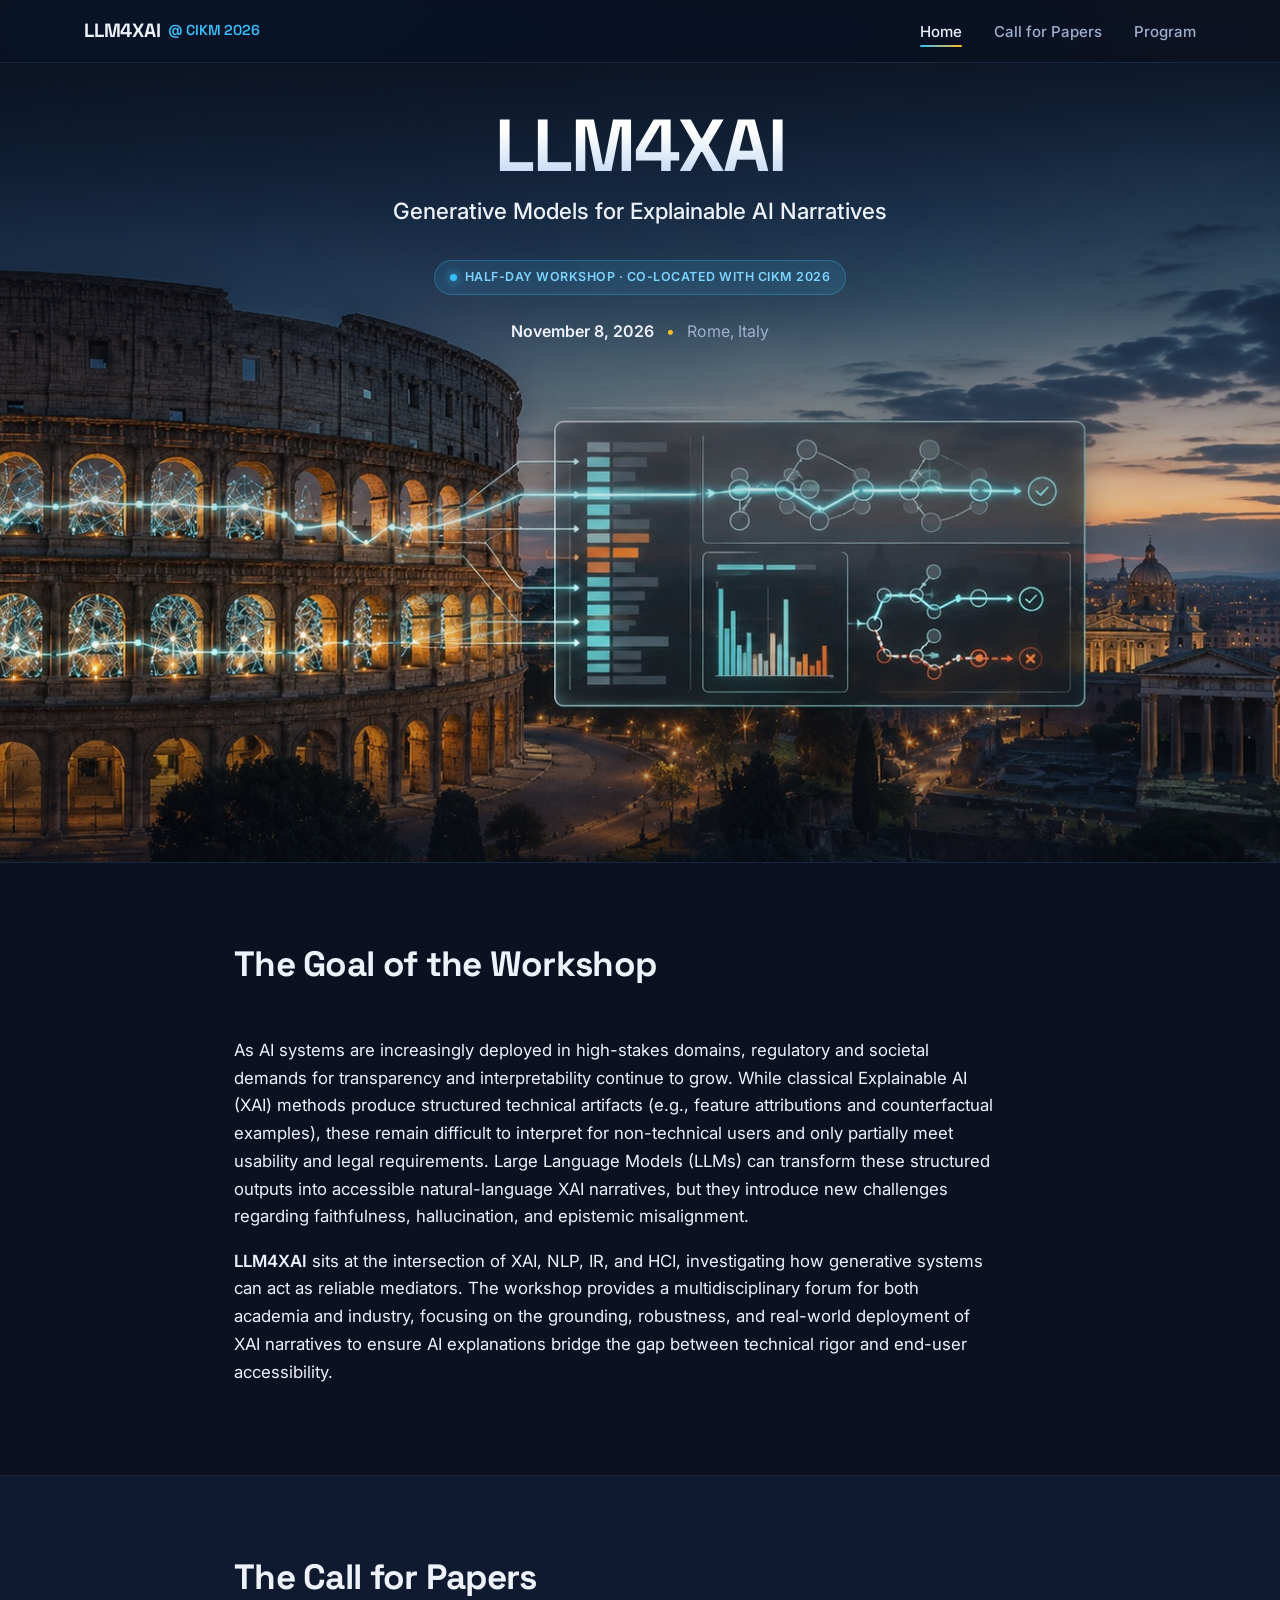
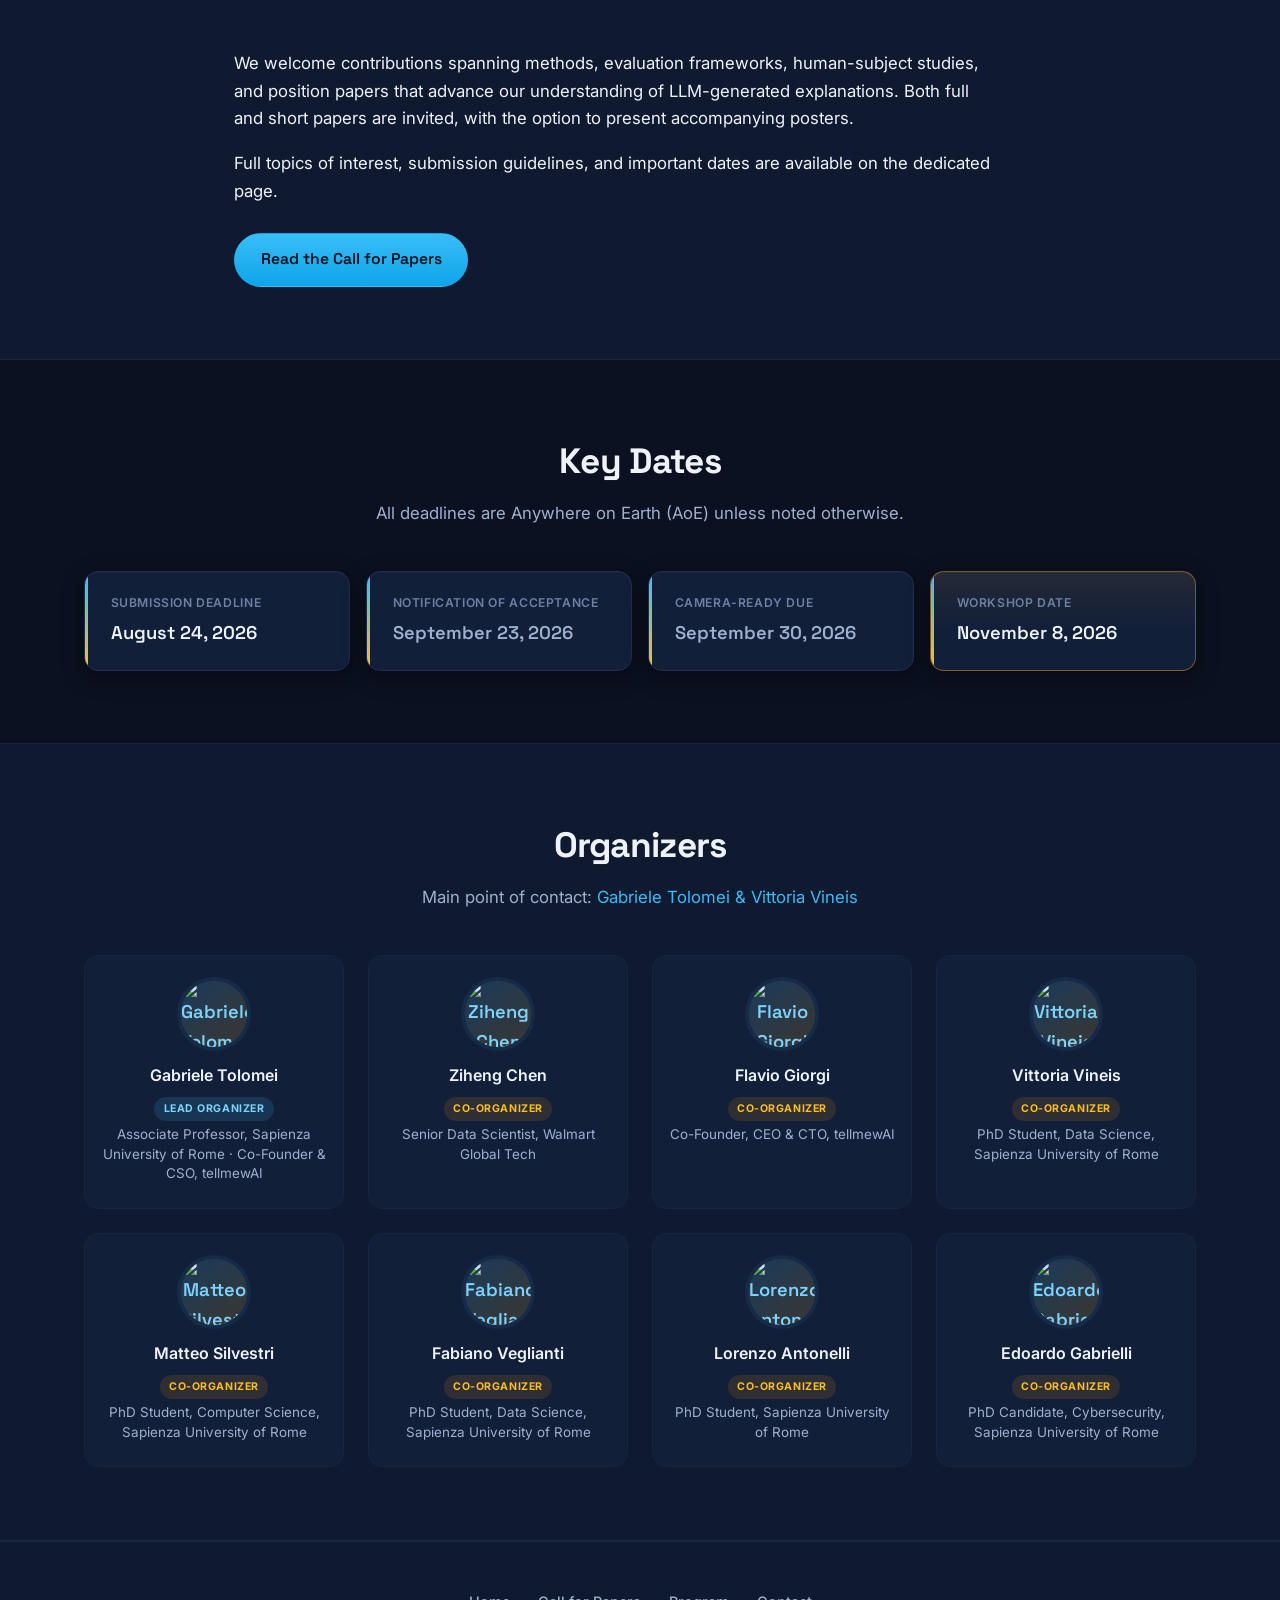
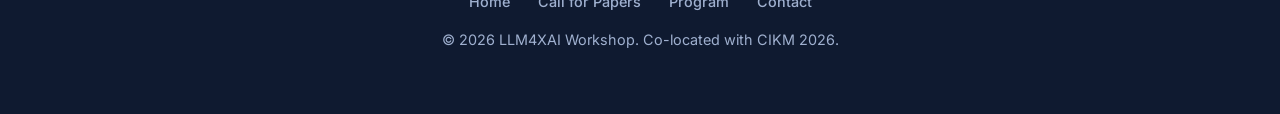
==== commit 3e961e26: "deadlines added" ====
--- a/index.html
+++ b/index.html
@@ -100,15 +100,15 @@
       <div class="dates-strip">
         <div class="date-card">
           <div class="label">Submission Deadline</div>
-          <div class="value">[DATE — TBD]</div>
+          <div class="value">August 24, 2026</div>
         </div>
         <div class="date-card">
           <div class="label">Notification of Acceptance</div>
-          <div class="value tbd">[DATE — TBD]</div>
+          <div class="value tbd">September 23, 2026</div>
         </div>
         <div class="date-card">
           <div class="label">Camera-Ready Due</div>
-          <div class="value tbd">[DATE — TBD]</div>
+          <div class="value tbd">September 30, 2026</div>
         </div>
         <div class="date-card highlight">
           <div class="label">Workshop Date</div>
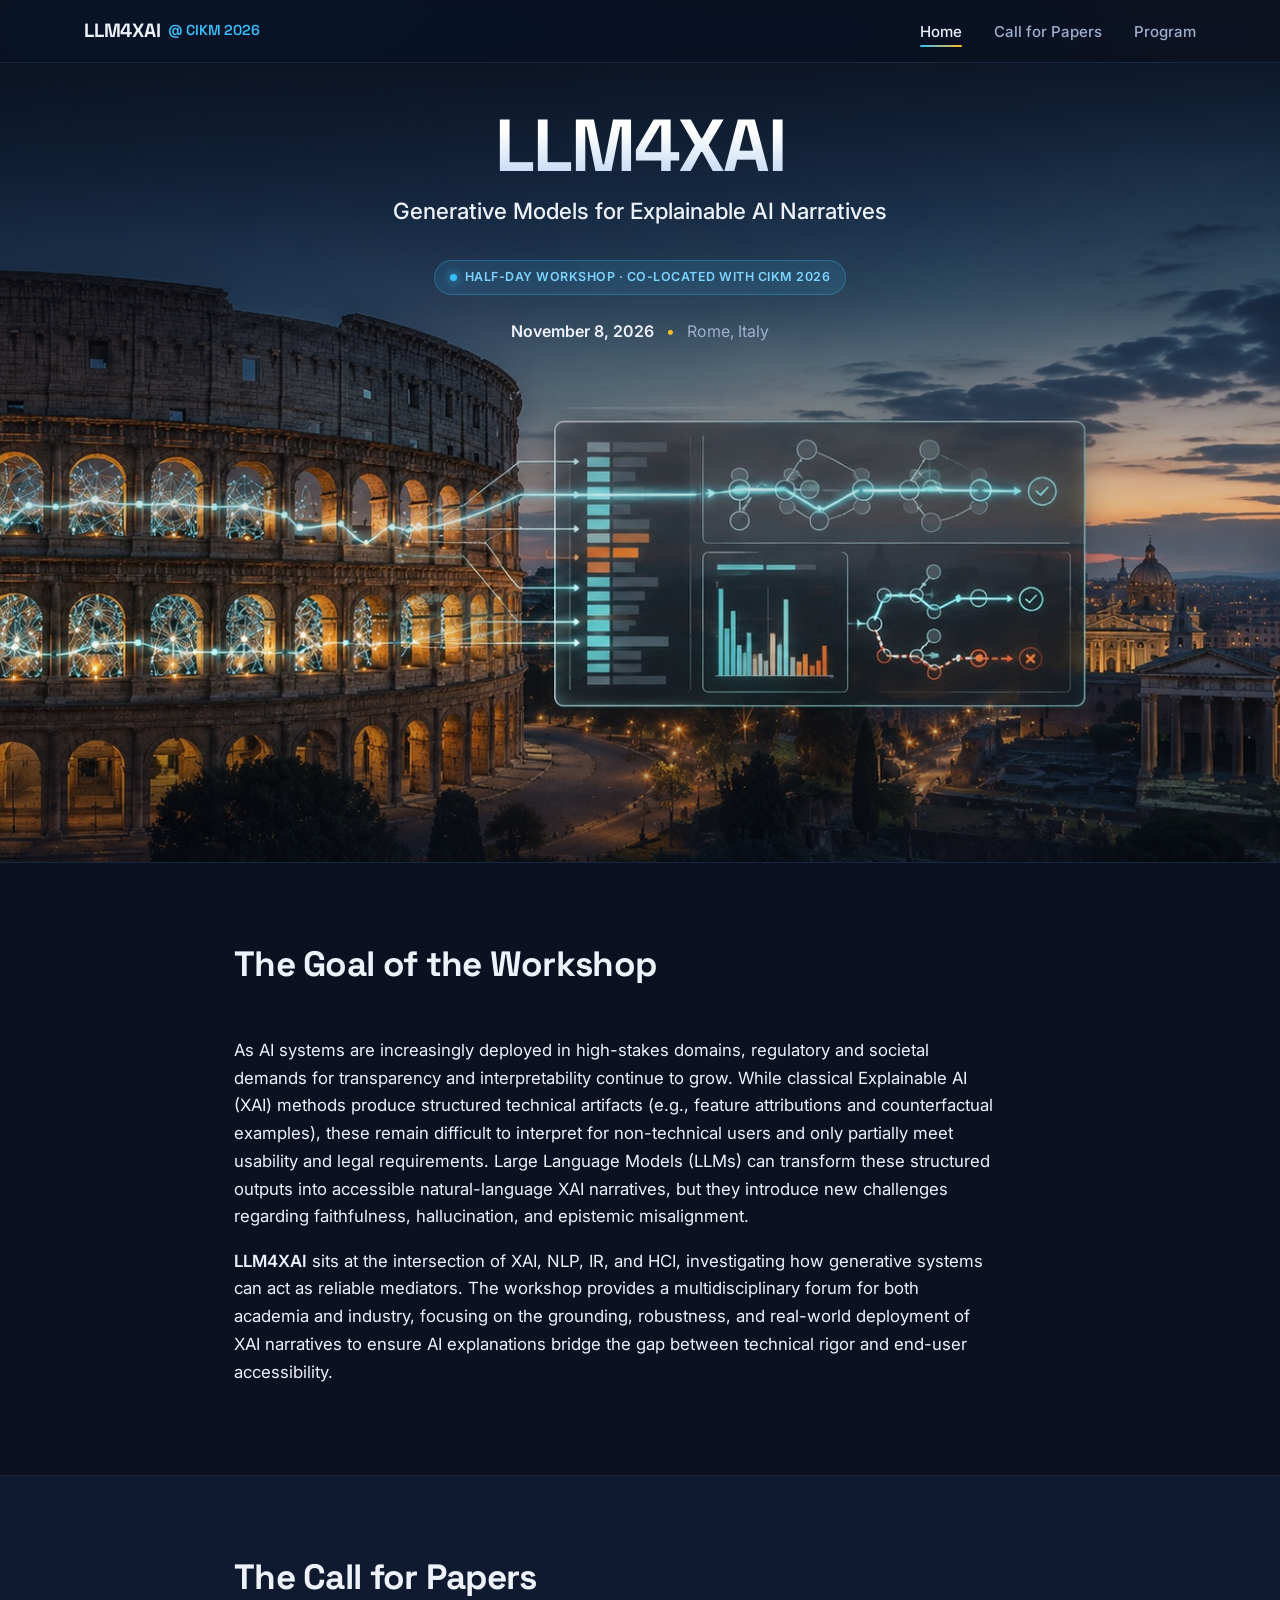
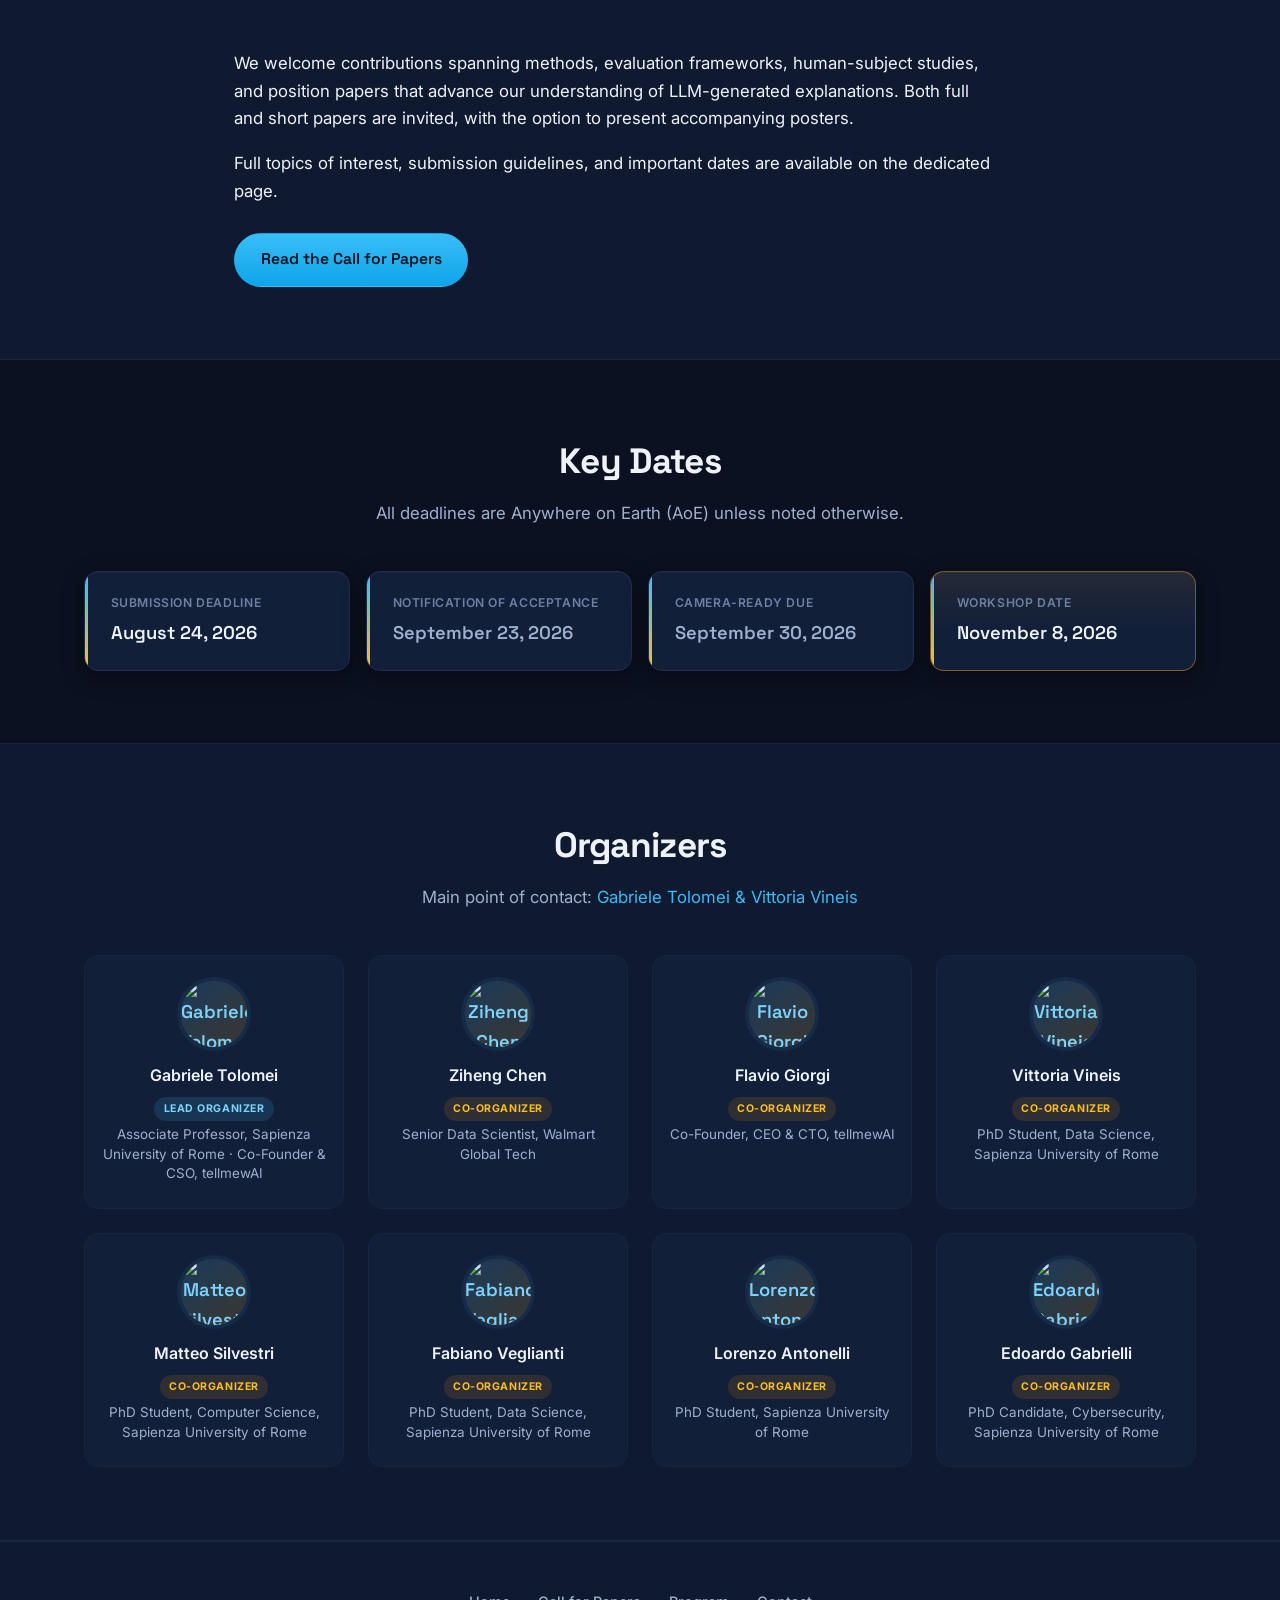
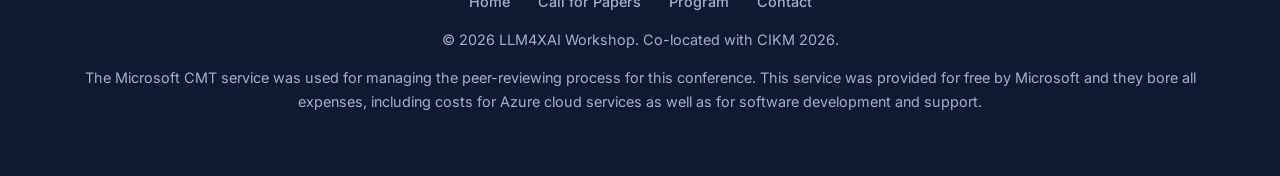
==== commit 5dce39f8: "Add information about Microsoft CMT service Added a paragraph about the Microsoft CMT service used f" ====
--- a/index.html
+++ b/index.html
@@ -195,6 +195,9 @@
       <a href="mailto:contact@example.com">Contact</a>
     </div>
     <p>&copy; 2026 LLM4XAI Workshop. Co-located with CIKM 2026.</p>
+    <p>The Microsoft CMT service was used for managing the peer-reviewing process for this conference. 
+      This service was provided for free by Microsoft and they bore all expenses, including costs for Azure 
+      cloud services as well as for software development and support.</p>
   </div>
 </footer>
 
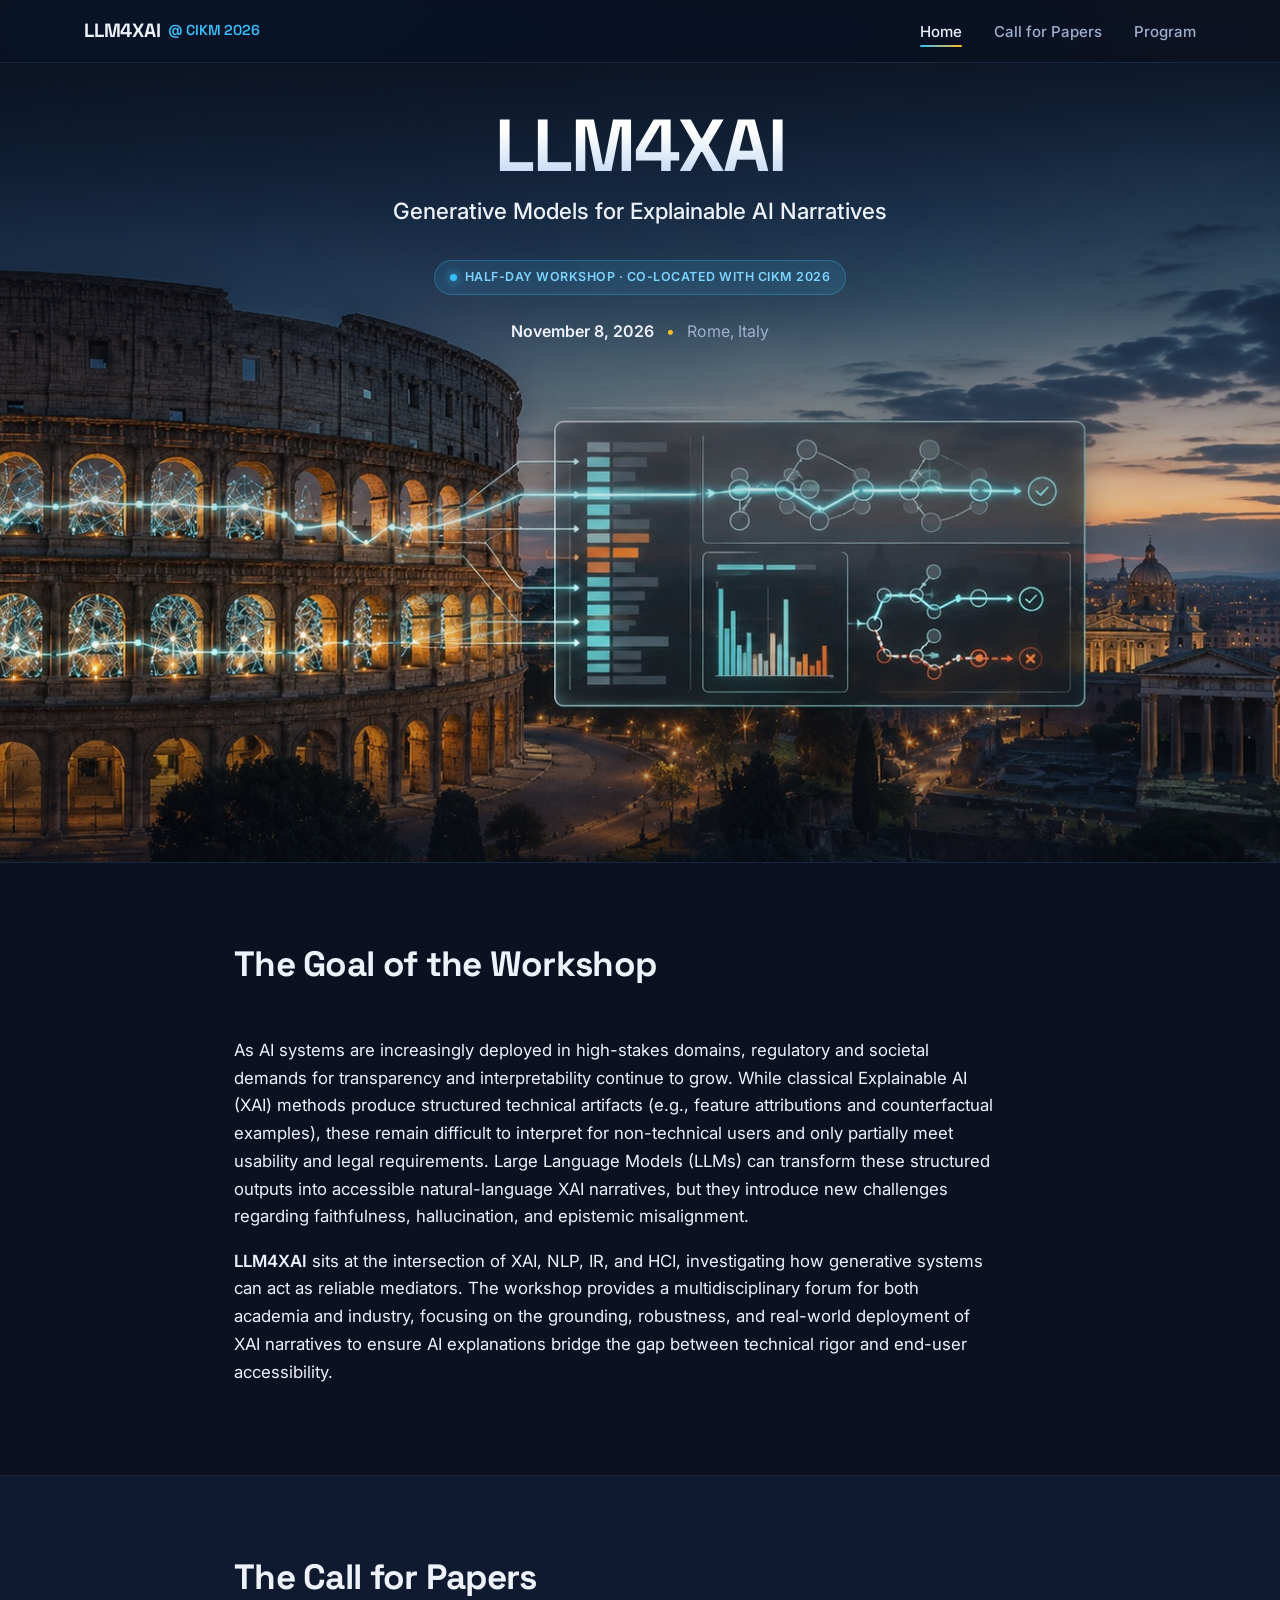
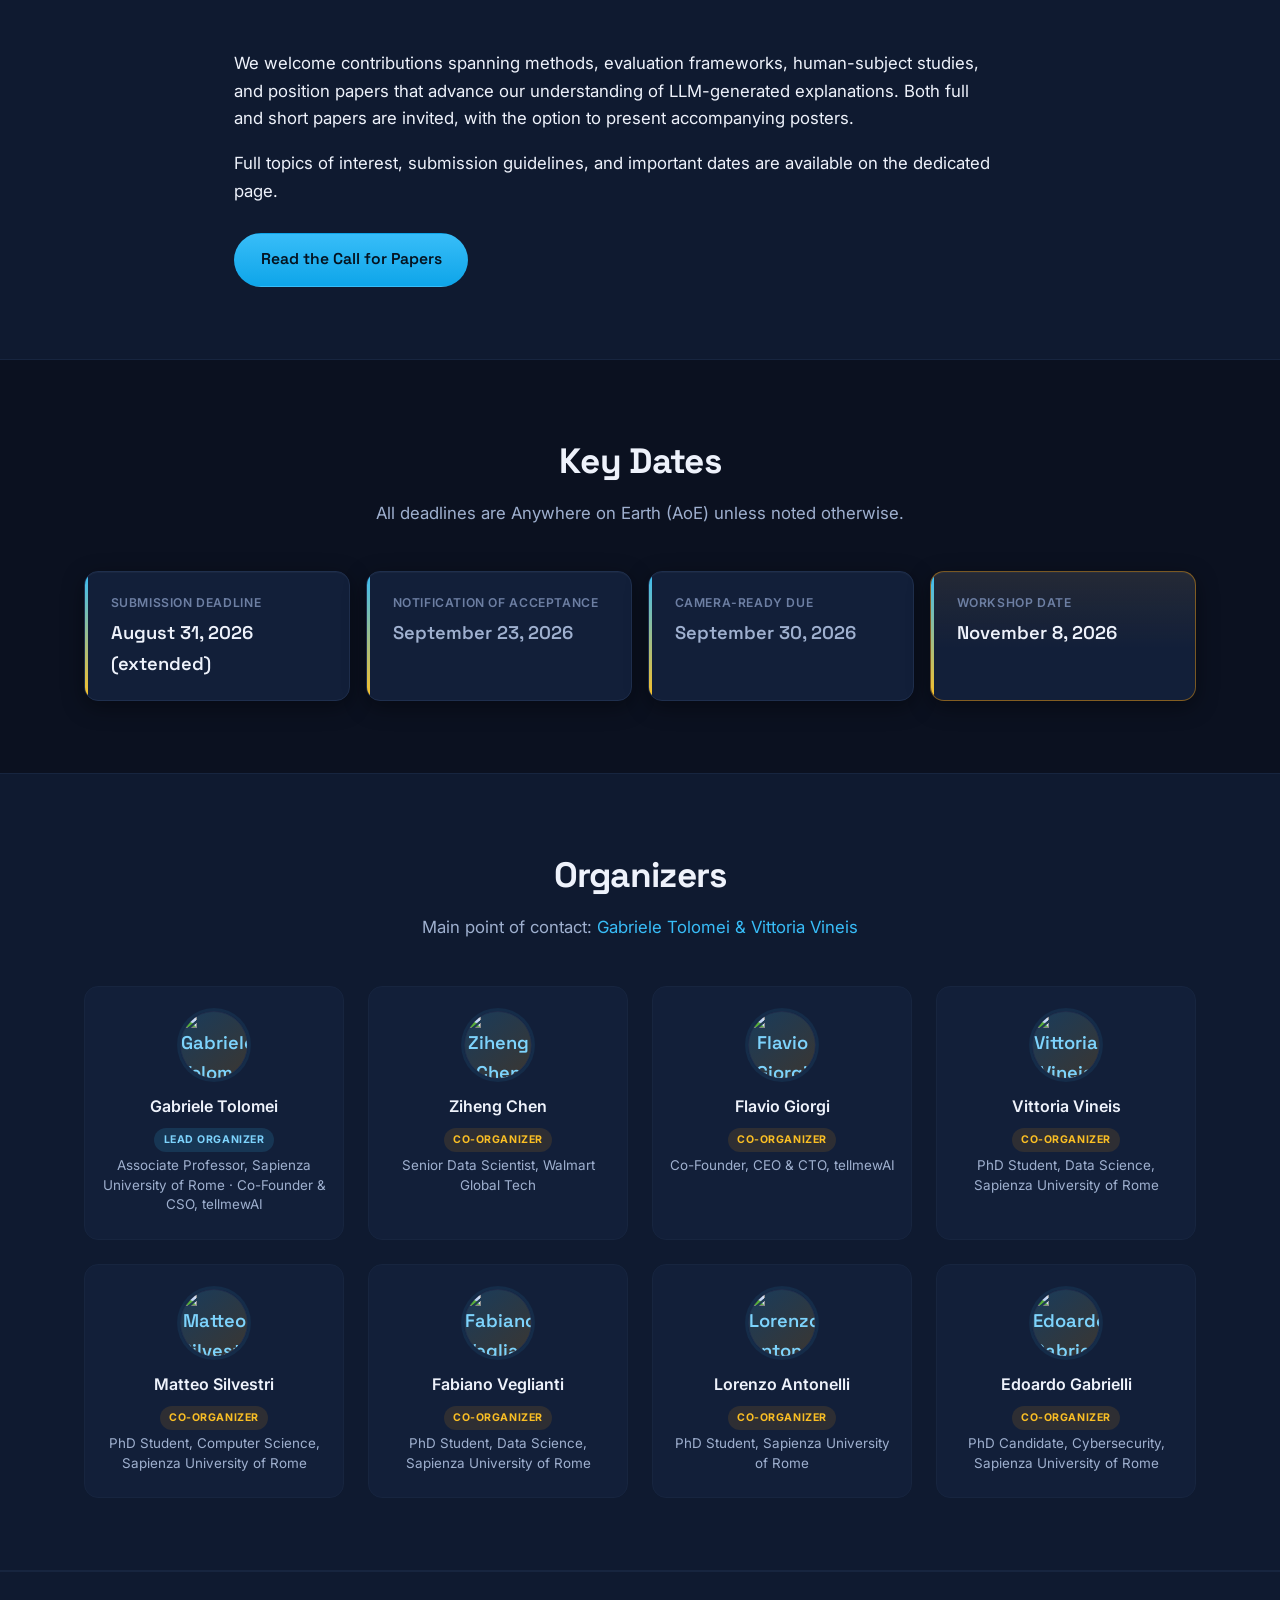
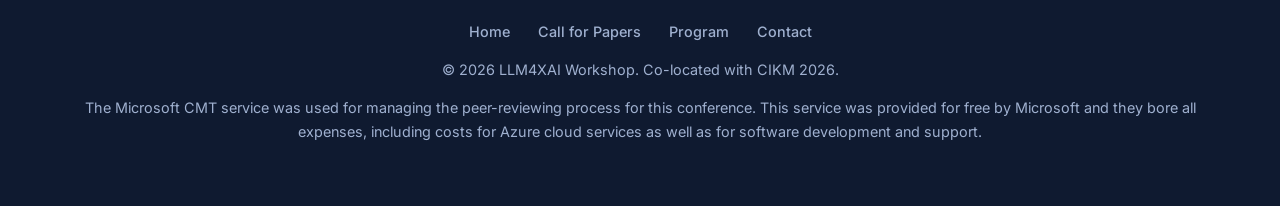
==== commit fa0aab79: "Extend submission deadline to August 31, 2026" ====
--- a/index.html
+++ b/index.html
@@ -100,7 +100,7 @@
       <div class="dates-strip">
         <div class="date-card">
           <div class="label">Submission Deadline</div>
-          <div class="value">August 24, 2026</div>
+          <div class="value">August 31, 2026 (extended)</div>
         </div>
         <div class="date-card">
           <div class="label">Notification of Acceptance</div>
